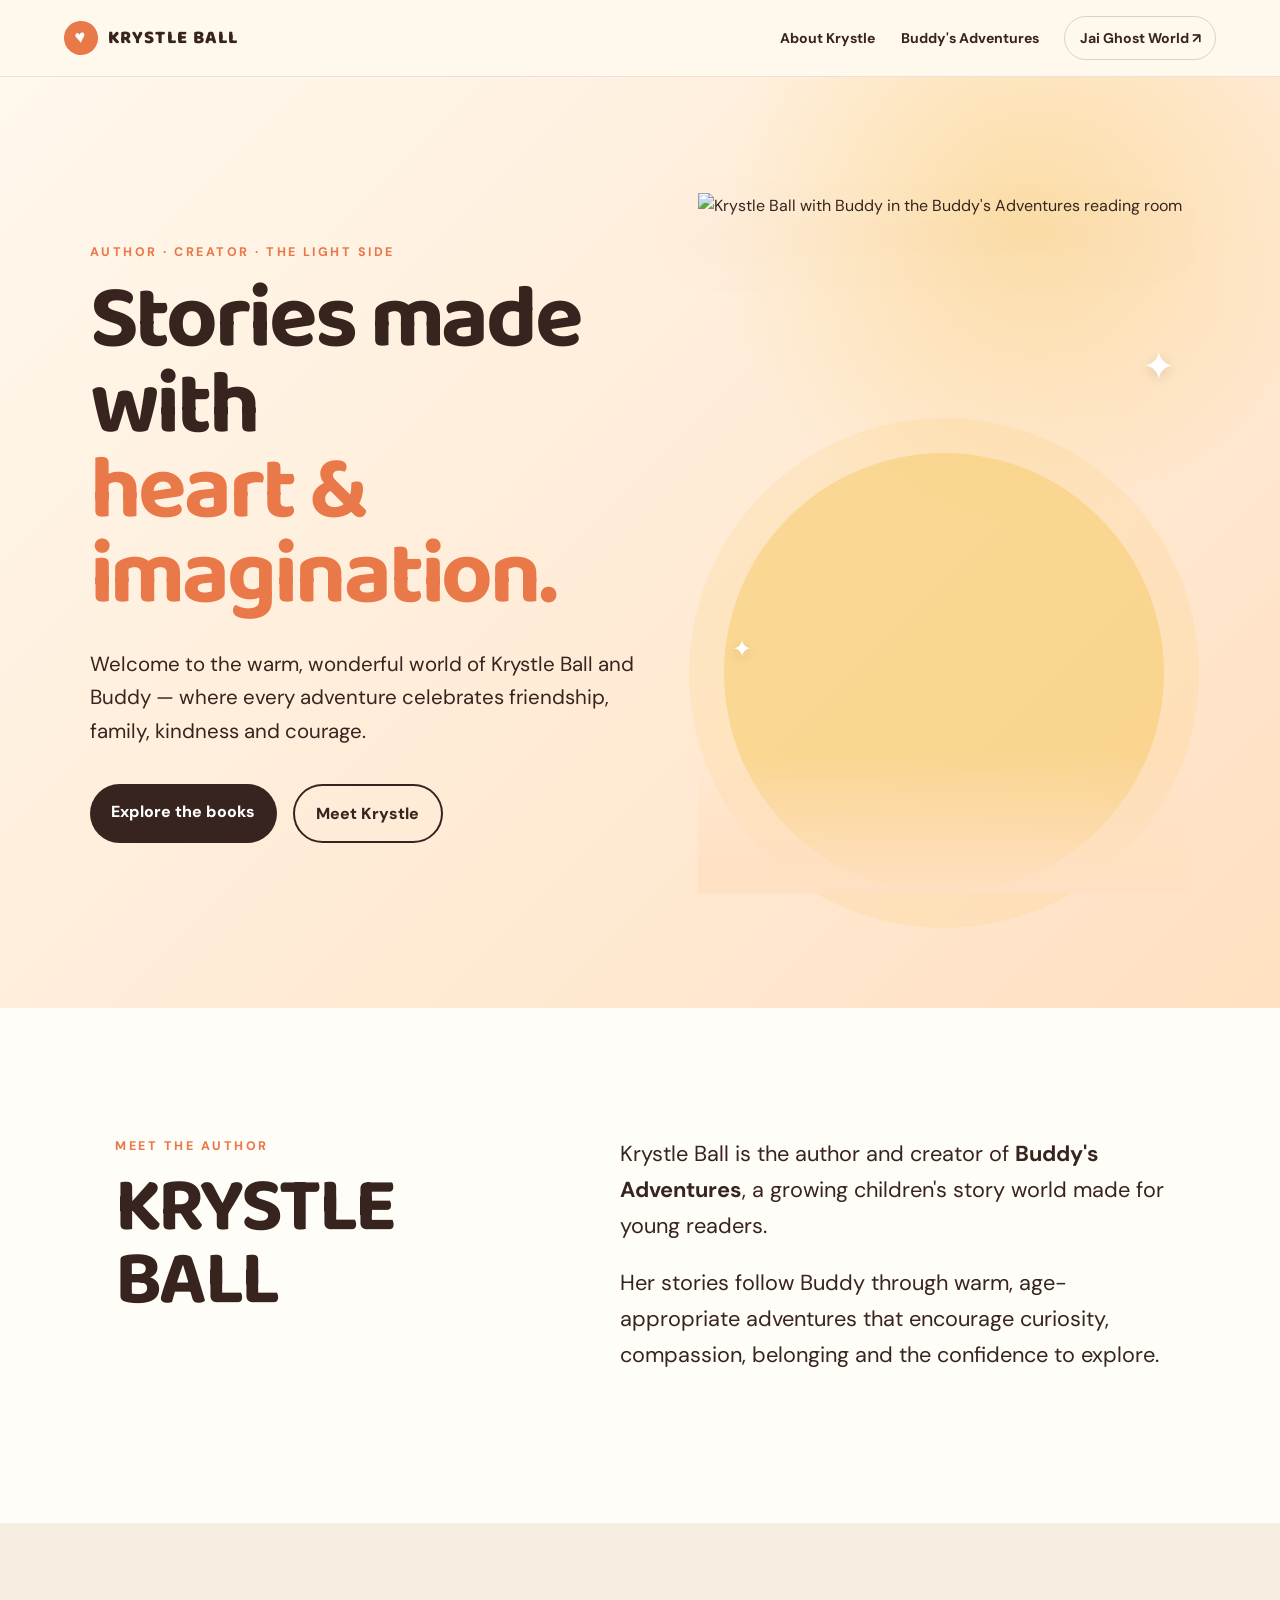
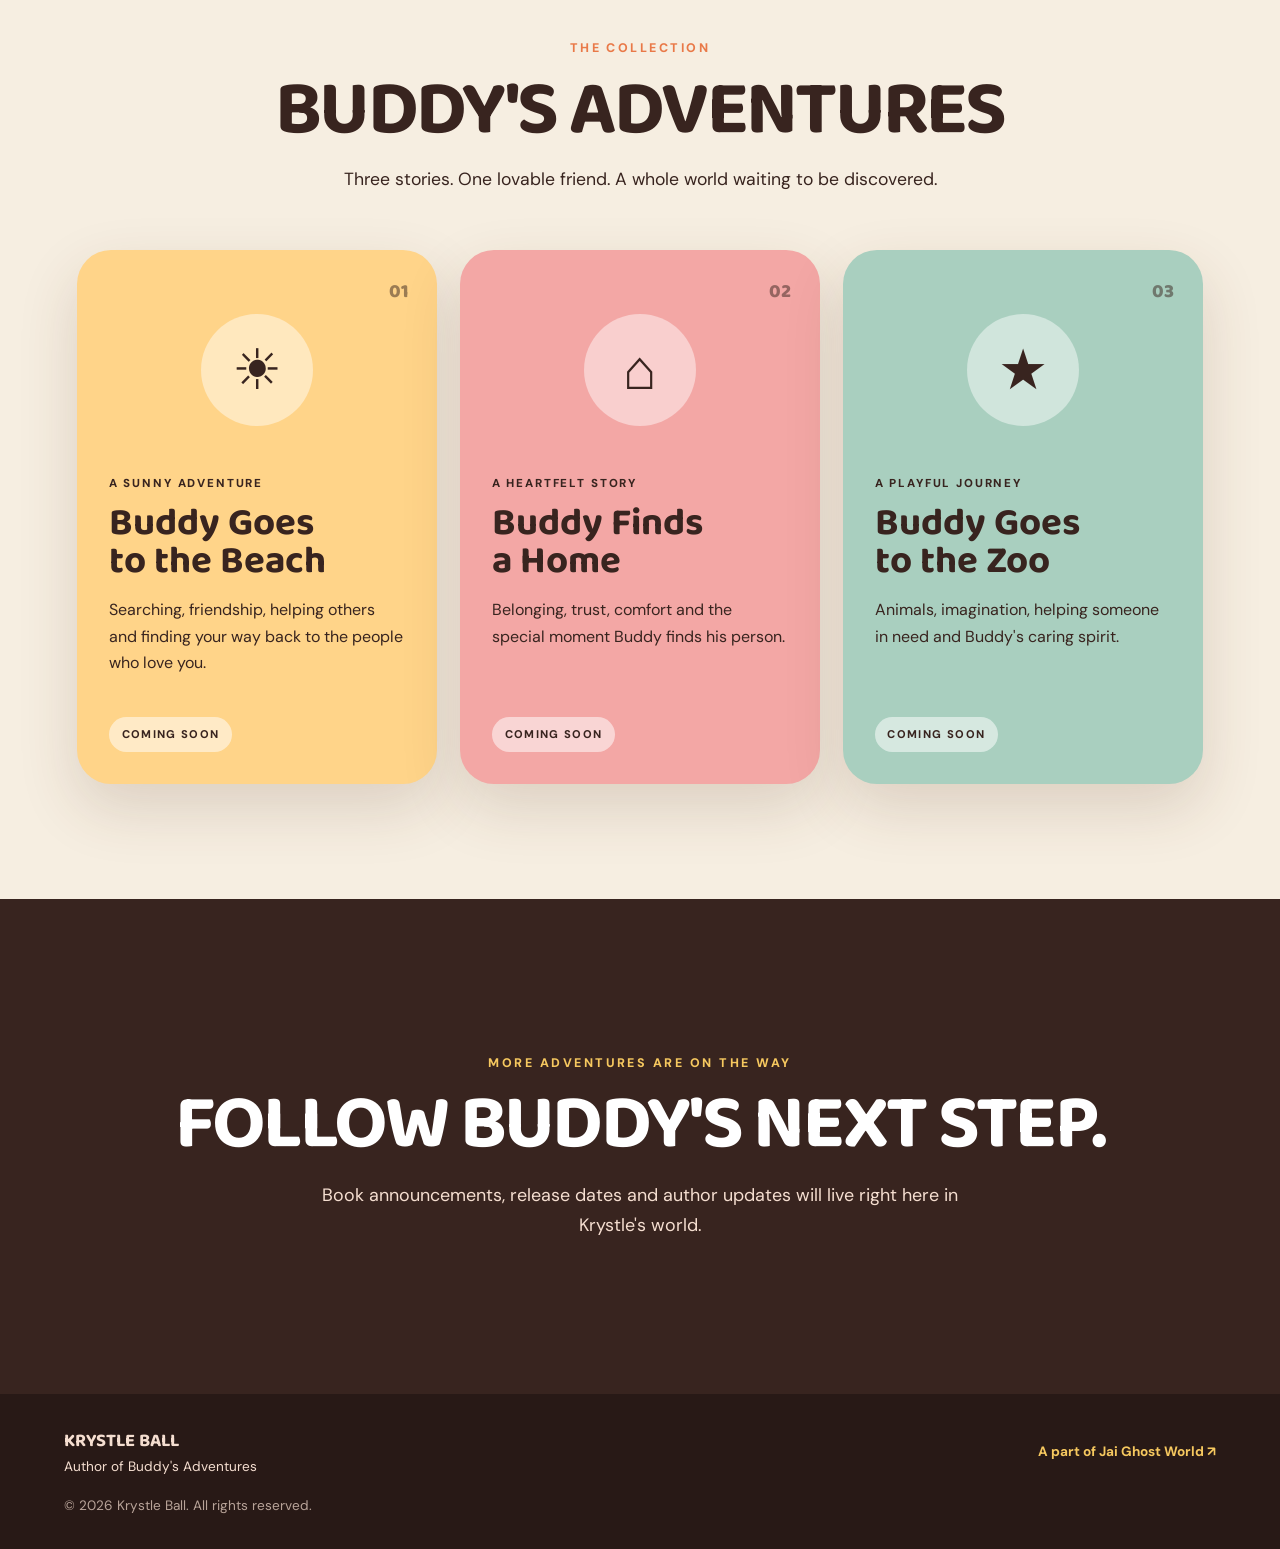
==== index.html @ e6fe9fd0 "Launch standalone Krystle Ball and Buddy's Adventures site" ====
<!doctype html>
<html lang="en">
<head>
  <meta charset="utf-8">
  <meta name="viewport" content="width=device-width,initial-scale=1">
  <meta name="theme-color" content="#f6a86f">
  <meta name="description" content="Meet author Krystle Ball and explore Buddy's Adventures, a warm children's story world about friendship, family, courage and imagination.">
  <meta property="og:title" content="Krystle Ball | Buddy's Adventures">
  <meta property="og:description" content="A bright children's story world created by author Krystle Ball.">
  <meta property="og:image" content="https://jaighostworld.com/assets/krystle-ball-buddy-hero.webp">
  <meta property="og:url" content="https://krystleball.jaighostworld.com/">
  <meta property="og:type" content="website">
  <link rel="canonical" href="https://krystleball.jaighostworld.com/">
  <title>Krystle Ball | Buddy's Adventures</title>
  <link rel="preconnect" href="https://fonts.googleapis.com">
  <link rel="preconnect" href="https://fonts.gstatic.com" crossorigin>
  <link href="https://fonts.googleapis.com/css2?family=Baloo+2:wght@500;600;700;800&family=DM+Sans:wght@400;500;700&display=swap" rel="stylesheet">
  <link rel="stylesheet" href="styles.css">
</head>
<body>
  <header class="site-header">
    <a class="brand" href="#top" aria-label="Krystle Ball and Buddy's Adventures home">
      <span class="paw" aria-hidden="true">♥</span>
      <span>KRYSTLE BALL</span>
    </a>
    <nav aria-label="Primary navigation">
      <a href="#about">About Krystle</a>
      <a href="#books">Buddy's Adventures</a>
      <a class="world-link" href="https://jaighostworld.com/">Jai Ghost World ↗</a>
    </nav>
  </header>

  <main id="top">
    <section class="hero">
      <div class="hero-copy">
        <p class="eyebrow">AUTHOR · CREATOR · THE LIGHT SIDE</p>
        <h1>Stories made with<br><em>heart &amp; imagination.</em></h1>
        <p class="intro">Welcome to the warm, wonderful world of Krystle Ball and Buddy — where every adventure celebrates friendship, family, kindness and courage.</p>
        <div class="actions">
          <a class="button primary" href="#books">Explore the books</a>
          <a class="button secondary" href="#about">Meet Krystle</a>
        </div>
      </div>
      <div class="hero-art">
        <div class="sun" aria-hidden="true"></div>
        <img src="https://jaighostworld.com/assets/krystle-ball-buddy-hero.webp" alt="Krystle Ball with Buddy in the Buddy's Adventures reading room" width="900" height="1100">
        <span class="spark spark-one" aria-hidden="true">✦</span>
        <span class="spark spark-two" aria-hidden="true">✦</span>
      </div>
    </section>

    <section class="about" id="about">
      <div>
        <p class="eyebrow">MEET THE AUTHOR</p>
        <h2>KRYSTLE BALL</h2>
      </div>
      <div class="about-copy">
        <p>Krystle Ball is the author and creator of <strong>Buddy's Adventures</strong>, a growing children's story world made for young readers.</p>
        <p>Her stories follow Buddy through warm, age-appropriate adventures that encourage curiosity, compassion, belonging and the confidence to explore.</p>
      </div>
    </section>

    <section class="books" id="books">
      <div class="section-heading">
        <p class="eyebrow">THE COLLECTION</p>
        <h2>BUDDY'S ADVENTURES</h2>
        <p>Three stories. One lovable friend. A whole world waiting to be discovered.</p>
      </div>
      <div class="book-grid">
        <article class="book-card beach">
          <span class="number">01</span>
          <div class="book-icon" aria-hidden="true">☀</div>
          <p class="label">A SUNNY ADVENTURE</p>
          <h3>Buddy Goes<br>to the Beach</h3>
          <p>Searching, friendship, helping others and finding your way back to the people who love you.</p>
          <span class="status">COMING SOON</span>
        </article>
        <article class="book-card home">
          <span class="number">02</span>
          <div class="book-icon" aria-hidden="true">⌂</div>
          <p class="label">A HEARTFELT STORY</p>
          <h3>Buddy Finds<br>a Home</h3>
          <p>Belonging, trust, comfort and the special moment Buddy finds his person.</p>
          <span class="status">COMING SOON</span>
        </article>
        <article class="book-card zoo">
          <span class="number">03</span>
          <div class="book-icon" aria-hidden="true">★</div>
          <p class="label">A PLAYFUL JOURNEY</p>
          <h3>Buddy Goes<br>to the Zoo</h3>
          <p>Animals, imagination, helping someone in need and Buddy's caring spirit.</p>
          <span class="status">COMING SOON</span>
        </article>
      </div>
    </section>

    <section class="welcome">
      <p class="eyebrow">MORE ADVENTURES ARE ON THE WAY</p>
      <h2>FOLLOW BUDDY'S NEXT STEP.</h2>
      <p>Book announcements, release dates and author updates will live right here in Krystle's world.</p>
    </section>
  </main>

  <footer>
    <div>
      <strong>KRYSTLE BALL</strong>
      <span>Author of Buddy's Adventures</span>
    </div>
    <a href="https://jaighostworld.com/">A part of Jai Ghost World ↗</a>
    <p>© 2026 Krystle Ball. All rights reserved.</p>
  </footer>
</body>
</html>
---- styles.css ----
:root{--ink:#38241f;--cream:#fff8ed;--peach:#f6a86f;--orange:#e97948;--gold:#f6c85f;--rose:#ed8d8d;--sage:#8cb9a8;--paper:#fffdf7;--shadow:0 24px 60px rgba(88,52,34,.16)}
*{box-sizing:border-box}
html{scroll-behavior:smooth}
body{margin:0;background:var(--cream);color:var(--ink);font-family:"DM Sans",sans-serif;line-height:1.65}
a{color:inherit;text-decoration:none}
.site-header{position:sticky;top:0;z-index:20;display:flex;align-items:center;justify-content:space-between;gap:2rem;padding:1rem clamp(1.2rem,5vw,5rem);background:rgba(255,248,237,.92);border-bottom:1px solid rgba(56,36,31,.1);backdrop-filter:blur(14px)}
.brand{display:flex;align-items:center;gap:.65rem;font-family:"Baloo 2",sans-serif;font-size:1.15rem;font-weight:800;letter-spacing:.06em}.paw{display:grid;place-items:center;width:2.1rem;height:2.1rem;border-radius:50%;background:var(--orange);color:white;transform:rotate(-8deg)}
nav{display:flex;align-items:center;gap:1.6rem;font-size:.88rem;font-weight:700}nav a:hover{color:var(--orange)}.world-link{padding:.6rem .9rem;border:1px solid rgba(56,36,31,.18);border-radius:999px}
.hero{min-height:760px;display:grid;grid-template-columns:minmax(0,1.05fr) minmax(350px,.95fr);align-items:center;gap:clamp(2rem,5vw,6rem);padding:clamp(4rem,9vw,8rem) clamp(1.2rem,7vw,7rem);overflow:hidden;background:radial-gradient(circle at 80% 15%,rgba(246,200,95,.4),transparent 24%),linear-gradient(135deg,#fff8ed 0%,#ffe0c2 100%)}
.hero-copy{position:relative;z-index:2;max-width:760px}.eyebrow{margin:0 0 1rem;color:var(--orange);font-size:.78rem;font-weight:800;letter-spacing:.2em}.hero h1,.section-heading h2,.about h2,.welcome h2{margin:0;font-family:"Baloo 2",sans-serif;line-height:.95;letter-spacing:-.035em}.hero h1{font-size:clamp(3.6rem,7vw,7.4rem)}.hero h1 em{color:var(--orange);font-style:normal}.intro{max-width:650px;margin:1.8rem 0 0;font-size:clamp(1.05rem,1.6vw,1.3rem)}.actions{display:flex;flex-wrap:wrap;gap:1rem;margin-top:2.2rem}.button{display:inline-flex;justify-content:center;padding:.9rem 1.35rem;border-radius:999px;font-weight:800}.primary{background:var(--ink);color:white}.secondary{border:2px solid var(--ink)}
.hero-art{position:relative;align-self:stretch;display:flex;align-items:flex-end;justify-content:center;min-height:560px}.hero-art:after{content:"";position:absolute;inset:auto 0 0 0;height:20%;background:linear-gradient(transparent,#ffe0c2)}.hero-art img{position:relative;z-index:2;width:min(100%,590px);max-height:700px;object-fit:contain;object-position:bottom;filter:drop-shadow(0 30px 32px rgba(81,46,28,.18))}.sun{position:absolute;width:440px;height:440px;border-radius:50%;background:rgba(246,200,95,.55);box-shadow:0 0 0 35px rgba(246,200,95,.16)}.spark{position:absolute;z-index:4;color:white;font-size:2.5rem;text-shadow:0 3px 12px rgba(56,36,31,.15)}.spark-one{top:20%;right:3%}.spark-two{left:7%;bottom:32%;font-size:1.5rem}
.about{display:grid;grid-template-columns:.85fr 1.15fr;gap:clamp(2rem,8vw,9rem);padding:clamp(5rem,10vw,9rem) clamp(1.2rem,9vw,9rem);background:var(--paper)}.about h2{font-size:clamp(3rem,6vw,6rem)}.about-copy{max-width:730px;font-size:clamp(1.1rem,1.7vw,1.38rem)}.about-copy p:first-child{margin-top:0}
.books{padding:clamp(5rem,9vw,8rem) clamp(1.2rem,6vw,6rem);background:#f6eee1}.section-heading{text-align:center;max-width:760px;margin:0 auto 3.5rem}.section-heading h2{font-size:clamp(3rem,6vw,6rem)}.section-heading>p:last-child{font-size:1.1rem}.book-grid{display:grid;grid-template-columns:repeat(3,1fr);gap:1.4rem;max-width:1300px;margin:auto}.book-card{position:relative;min-height:520px;padding:2rem;border-radius:34px;overflow:hidden;box-shadow:var(--shadow);transition:transform .25s ease}.book-card:hover{transform:translateY(-8px)}.beach{background:#ffd489}.home{background:#f3a7a5}.zoo{background:#a9cfbf}.number{position:absolute;top:1.6rem;right:1.8rem;font-family:"Baloo 2";font-size:1.2rem;font-weight:800;opacity:.5}.book-icon{display:grid;place-items:center;width:7rem;height:7rem;margin:2rem auto 3rem;border-radius:50%;background:rgba(255,255,255,.45);font-size:3.5rem}.label{font-size:.72rem;font-weight:800;letter-spacing:.16em}.book-card h3{margin:.5rem 0 1rem;font-family:"Baloo 2";font-size:clamp(2.1rem,3vw,3.2rem);line-height:1}.book-card p:not(.label){min-height:5.5rem}.status{display:inline-block;margin-top:1rem;padding:.5rem .8rem;border-radius:999px;background:rgba(255,255,255,.52);font-size:.7rem;font-weight:800;letter-spacing:.12em}
.welcome{text-align:center;padding:clamp(6rem,12vw,11rem) 1.2rem;background:var(--ink);color:white}.welcome .eyebrow{color:var(--gold)}.welcome h2{font-size:clamp(3rem,6vw,6rem)}.welcome>p:last-child{max-width:680px;margin:1.2rem auto 0;color:#f5ded0;font-size:1.12rem}
footer{display:grid;grid-template-columns:1fr auto;gap:1rem 2rem;padding:2rem clamp(1.2rem,5vw,5rem);background:#281916;color:#f5ded0;font-size:.85rem}footer div{display:flex;flex-direction:column}footer strong{font-family:"Baloo 2";font-size:1.15rem}footer a{align-self:center;color:var(--gold);font-weight:700}footer p{grid-column:1/-1;margin:0;opacity:.7}
@media(max-width:900px){.site-header nav a:not(.world-link){display:none}.hero{grid-template-columns:1fr;padding-top:4rem}.hero-art{min-height:420px}.hero-art img{max-height:520px}.sun{width:320px;height:320px}.about{grid-template-columns:1fr}.book-grid{grid-template-columns:1fr;max-width:620px}.book-card{min-height:460px}}
@media(max-width:560px){.site-header{gap:.8rem}.brand{font-size:.95rem}.world-link{font-size:.7rem}.hero h1{font-size:3.25rem}.hero-art{min-height:350px}.hero-art img{max-height:420px}.sun{width:250px;height:250px}.actions{flex-direction:column}.book-card{border-radius:26px}.welcome h2{font-size:2.8rem}footer{grid-template-columns:1fr}footer a{align-self:start}footer p{grid-column:auto}}
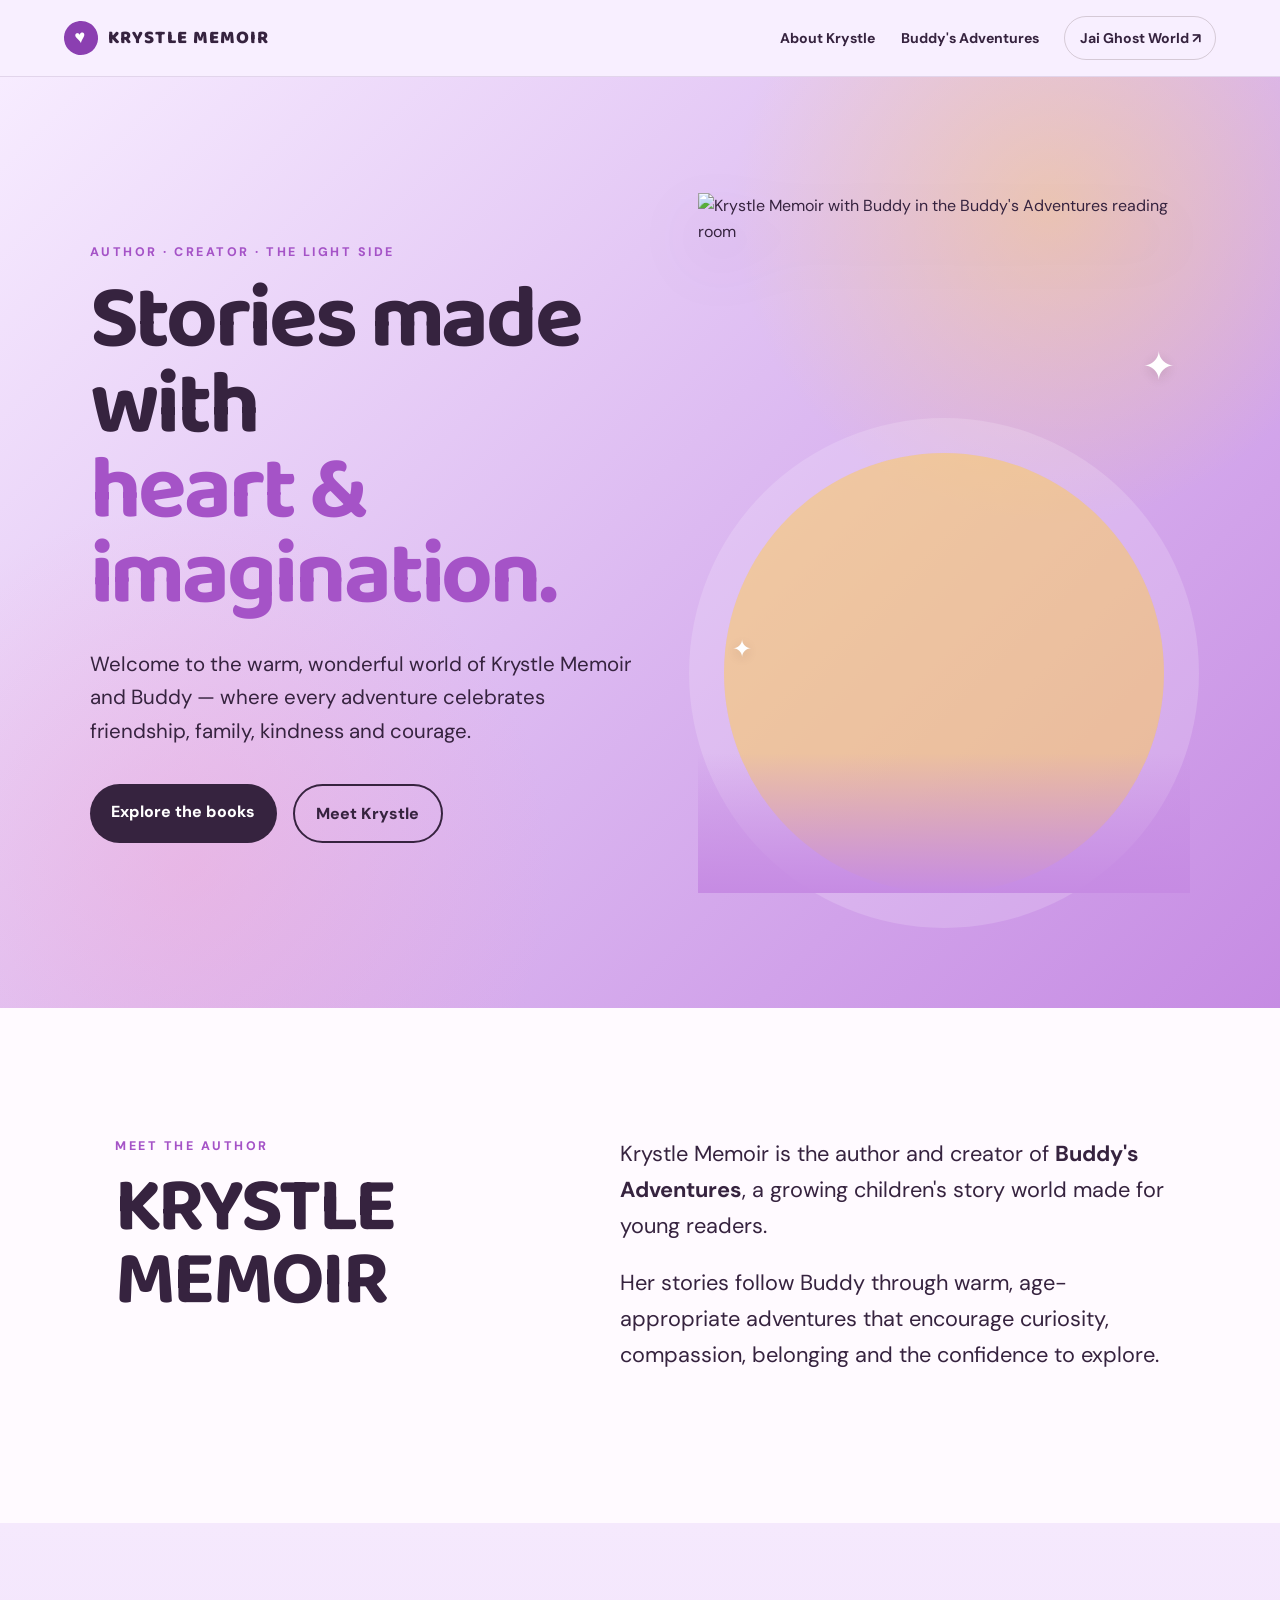
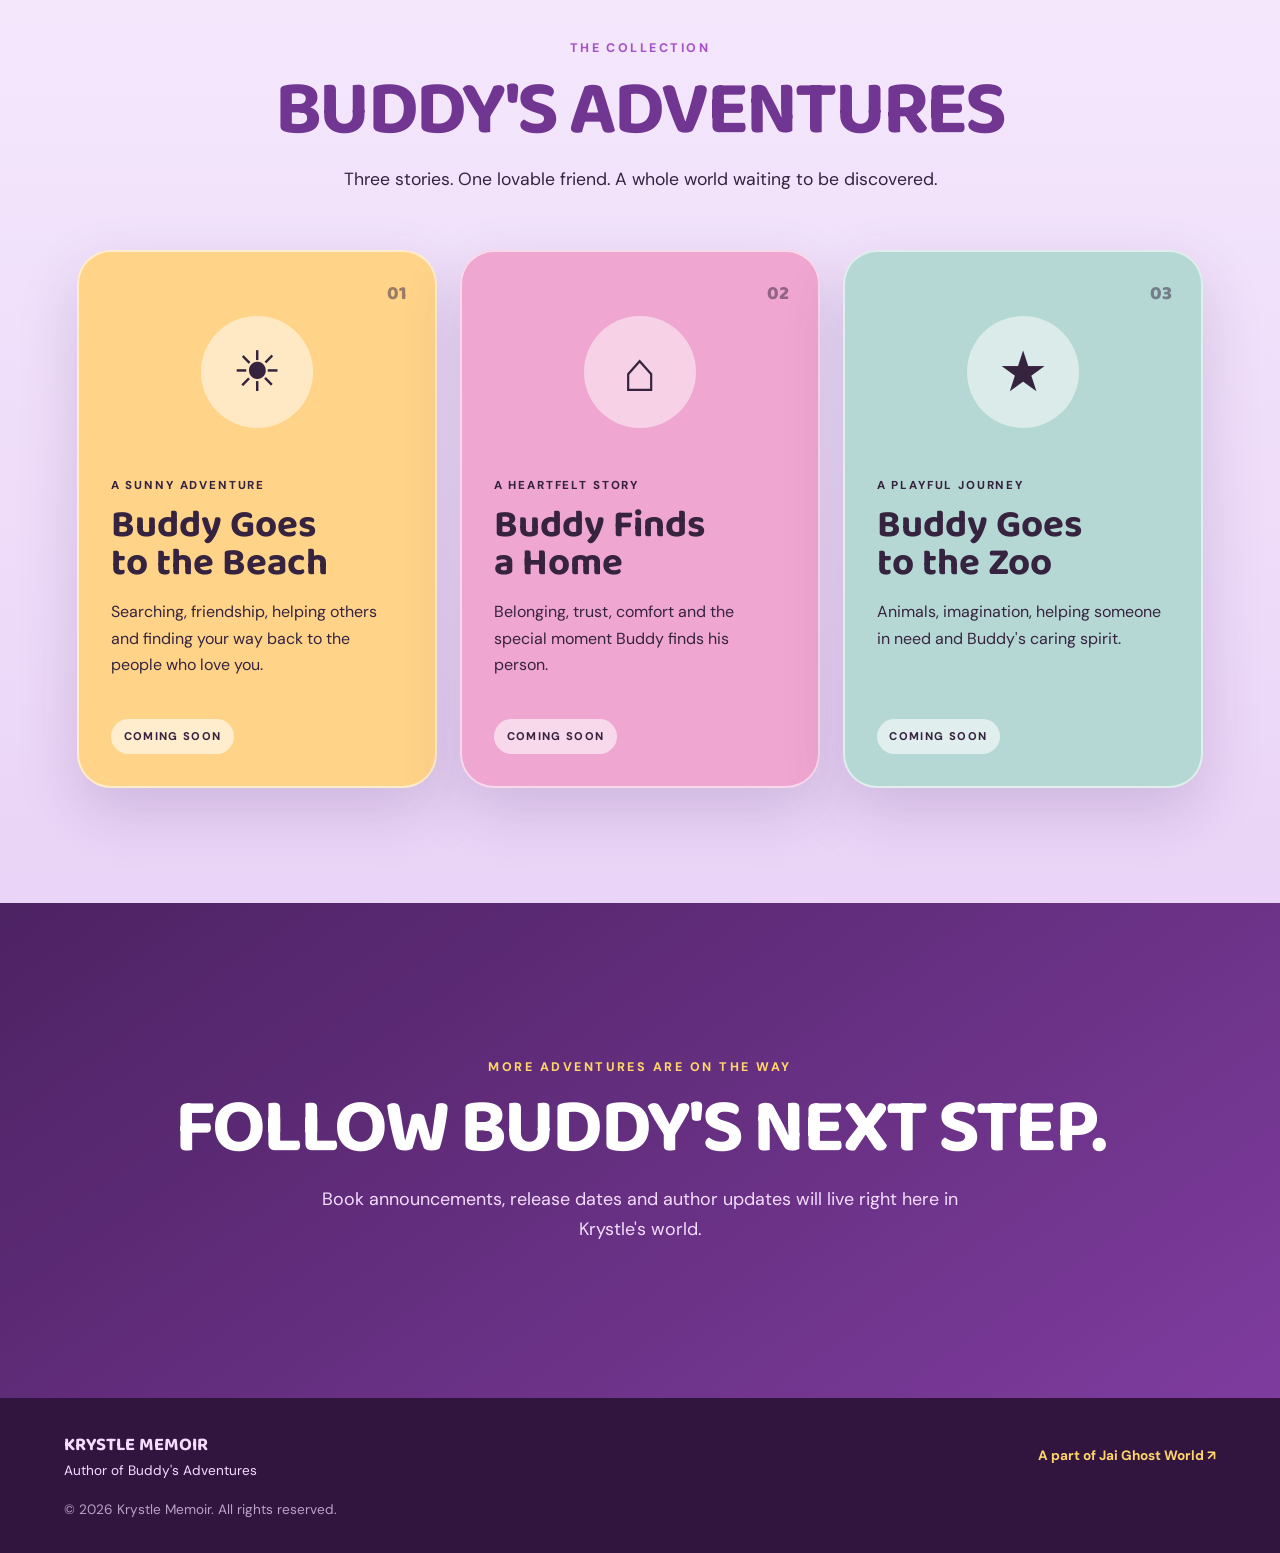
==== commit 3ad744c5: "Rebrand author site to Krystle Memoir" ====
--- a/index.html
+++ b/index.html
@@ -4,14 +4,14 @@
   <meta charset="utf-8">
   <meta name="viewport" content="width=device-width,initial-scale=1">
   <meta name="theme-color" content="#f6a86f">
-  <meta name="description" content="Meet author Krystle Ball and explore Buddy's Adventures, a warm children's story world about friendship, family, courage and imagination.">
-  <meta property="og:title" content="Krystle Ball | Buddy's Adventures">
-  <meta property="og:description" content="A bright children's story world created by author Krystle Ball.">
+  <meta name="description" content="Meet author Krystle Memoir and explore Buddy's Adventures, a warm children's story world about friendship, family, courage and imagination.">
+  <meta property="og:title" content="Krystle Memoir | Buddy's Adventures">
+  <meta property="og:description" content="A bright children's story world created by author Krystle Memoir.">
   <meta property="og:image" content="https://jaighostworld.com/assets/krystle-ball-buddy-hero.webp">
-  <meta property="og:url" content="https://krystleball.jaighostworld.com/">
+  <meta property="og:url" content="https://krystlememoir.jaighostworld.com/">
   <meta property="og:type" content="website">
-  <link rel="canonical" href="https://krystleball.jaighostworld.com/">
-  <title>Krystle Ball | Buddy's Adventures</title>
+  <link rel="canonical" href="https://krystlememoir.jaighostworld.com/">
+  <title>Krystle Memoir | Buddy's Adventures</title>
   <link rel="preconnect" href="https://fonts.googleapis.com">
   <link rel="preconnect" href="https://fonts.gstatic.com" crossorigin>
   <link href="https://fonts.googleapis.com/css2?family=Baloo+2:wght@500;600;700;800&family=DM+Sans:wght@400;500;700&display=swap" rel="stylesheet">
@@ -19,9 +19,9 @@
 </head>
 <body>
   <header class="site-header">
-    <a class="brand" href="#top" aria-label="Krystle Ball and Buddy's Adventures home">
+    <a class="brand" href="#top" aria-label="Krystle Memoir and Buddy's Adventures home">
       <span class="paw" aria-hidden="true">♥</span>
-      <span>KRYSTLE BALL</span>
+      <span>KRYSTLE MEMOIR</span>
     </a>
     <nav aria-label="Primary navigation">
       <a href="#about">About Krystle</a>
@@ -35,7 +35,7 @@
       <div class="hero-copy">
         <p class="eyebrow">AUTHOR · CREATOR · THE LIGHT SIDE</p>
         <h1>Stories made with<br><em>heart &amp; imagination.</em></h1>
-        <p class="intro">Welcome to the warm, wonderful world of Krystle Ball and Buddy — where every adventure celebrates friendship, family, kindness and courage.</p>
+        <p class="intro">Welcome to the warm, wonderful world of Krystle Memoir and Buddy — where every adventure celebrates friendship, family, kindness and courage.</p>
         <div class="actions">
           <a class="button primary" href="#books">Explore the books</a>
           <a class="button secondary" href="#about">Meet Krystle</a>
@@ -43,7 +43,7 @@
       </div>
       <div class="hero-art">
         <div class="sun" aria-hidden="true"></div>
-        <img src="https://jaighostworld.com/assets/krystle-ball-buddy-hero.webp" alt="Krystle Ball with Buddy in the Buddy's Adventures reading room" width="900" height="1100">
+        <img src="https://jaighostworld.com/assets/krystle-ball-buddy-hero.webp" alt="Krystle Memoir with Buddy in the Buddy's Adventures reading room" width="900" height="1100">
         <span class="spark spark-one" aria-hidden="true">✦</span>
         <span class="spark spark-two" aria-hidden="true">✦</span>
       </div>
@@ -52,10 +52,10 @@
     <section class="about" id="about">
       <div>
         <p class="eyebrow">MEET THE AUTHOR</p>
-        <h2>KRYSTLE BALL</h2>
+        <h2>KRYSTLE MEMOIR</h2>
       </div>
       <div class="about-copy">
-        <p>Krystle Ball is the author and creator of <strong>Buddy's Adventures</strong>, a growing children's story world made for young readers.</p>
+        <p>Krystle Memoir is the author and creator of <strong>Buddy's Adventures</strong>, a growing children's story world made for young readers.</p>
         <p>Her stories follow Buddy through warm, age-appropriate adventures that encourage curiosity, compassion, belonging and the confidence to explore.</p>
       </div>
     </section>
@@ -103,11 +103,11 @@
 
   <footer>
     <div>
-      <strong>KRYSTLE BALL</strong>
+      <strong>KRYSTLE MEMOIR</strong>
       <span>Author of Buddy's Adventures</span>
     </div>
     <a href="https://jaighostworld.com/">A part of Jai Ghost World ↗</a>
-    <p>© 2026 Krystle Ball. All rights reserved.</p>
+    <p>© 2026 Krystle Memoir. All rights reserved.</p>
   </footer>
 </body>
 </html>
--- a/styles.css
+++ b/styles.css
@@ -1,17 +1,17 @@
-:root{--ink:#38241f;--cream:#fff8ed;--peach:#f6a86f;--orange:#e97948;--gold:#f6c85f;--rose:#ed8d8d;--sage:#8cb9a8;--paper:#fffdf7;--shadow:0 24px 60px rgba(88,52,34,.16)}
+:root{--ink:#36233f;--cream:#f8efff;--peach:#f4a6cf;--orange:#a553c7;--gold:#ffd56a;--rose:#ef9ac4;--sage:#a8d7cf;--paper:#fffaff;--purple:#713592;--shadow:0 24px 60px rgba(78,38,104,.18)}
 *{box-sizing:border-box}
 html{scroll-behavior:smooth}
 body{margin:0;background:var(--cream);color:var(--ink);font-family:"DM Sans",sans-serif;line-height:1.65}
 a{color:inherit;text-decoration:none}
-.site-header{position:sticky;top:0;z-index:20;display:flex;align-items:center;justify-content:space-between;gap:2rem;padding:1rem clamp(1.2rem,5vw,5rem);background:rgba(255,248,237,.92);border-bottom:1px solid rgba(56,36,31,.1);backdrop-filter:blur(14px)}
-.brand{display:flex;align-items:center;gap:.65rem;font-family:"Baloo 2",sans-serif;font-size:1.15rem;font-weight:800;letter-spacing:.06em}.paw{display:grid;place-items:center;width:2.1rem;height:2.1rem;border-radius:50%;background:var(--orange);color:white;transform:rotate(-8deg)}
+.site-header{position:sticky;top:0;z-index:20;display:flex;align-items:center;justify-content:space-between;gap:2rem;padding:1rem clamp(1.2rem,5vw,5rem);background:rgba(248,239,255,.92);border-bottom:1px solid rgba(74,35,91,.12);backdrop-filter:blur(14px)}
+.brand{display:flex;align-items:center;gap:.65rem;font-family:"Baloo 2",sans-serif;font-size:1.15rem;font-weight:800;letter-spacing:.06em}.paw{display:grid;place-items:center;width:2.1rem;height:2.1rem;border-radius:50%;background:#8b3fb1;color:white;transform:rotate(-8deg)}
 nav{display:flex;align-items:center;gap:1.6rem;font-size:.88rem;font-weight:700}nav a:hover{color:var(--orange)}.world-link{padding:.6rem .9rem;border:1px solid rgba(56,36,31,.18);border-radius:999px}
-.hero{min-height:760px;display:grid;grid-template-columns:minmax(0,1.05fr) minmax(350px,.95fr);align-items:center;gap:clamp(2rem,5vw,6rem);padding:clamp(4rem,9vw,8rem) clamp(1.2rem,7vw,7rem);overflow:hidden;background:radial-gradient(circle at 80% 15%,rgba(246,200,95,.4),transparent 24%),linear-gradient(135deg,#fff8ed 0%,#ffe0c2 100%)}
+.hero{min-height:760px;display:grid;grid-template-columns:minmax(0,1.05fr) minmax(350px,.95fr);align-items:center;gap:clamp(2rem,5vw,6rem);padding:clamp(4rem,9vw,8rem) clamp(1.2rem,7vw,7rem);overflow:hidden;background:radial-gradient(circle at 82% 14%,rgba(255,213,106,.45),transparent 24%),radial-gradient(circle at 15% 85%,rgba(244,166,207,.38),transparent 27%),linear-gradient(135deg,#f7ecff 0%,#dcb9f1 52%,#c68be3 100%)}
 .hero-copy{position:relative;z-index:2;max-width:760px}.eyebrow{margin:0 0 1rem;color:var(--orange);font-size:.78rem;font-weight:800;letter-spacing:.2em}.hero h1,.section-heading h2,.about h2,.welcome h2{margin:0;font-family:"Baloo 2",sans-serif;line-height:.95;letter-spacing:-.035em}.hero h1{font-size:clamp(3.6rem,7vw,7.4rem)}.hero h1 em{color:var(--orange);font-style:normal}.intro{max-width:650px;margin:1.8rem 0 0;font-size:clamp(1.05rem,1.6vw,1.3rem)}.actions{display:flex;flex-wrap:wrap;gap:1rem;margin-top:2.2rem}.button{display:inline-flex;justify-content:center;padding:.9rem 1.35rem;border-radius:999px;font-weight:800}.primary{background:var(--ink);color:white}.secondary{border:2px solid var(--ink)}
-.hero-art{position:relative;align-self:stretch;display:flex;align-items:flex-end;justify-content:center;min-height:560px}.hero-art:after{content:"";position:absolute;inset:auto 0 0 0;height:20%;background:linear-gradient(transparent,#ffe0c2)}.hero-art img{position:relative;z-index:2;width:min(100%,590px);max-height:700px;object-fit:contain;object-position:bottom;filter:drop-shadow(0 30px 32px rgba(81,46,28,.18))}.sun{position:absolute;width:440px;height:440px;border-radius:50%;background:rgba(246,200,95,.55);box-shadow:0 0 0 35px rgba(246,200,95,.16)}.spark{position:absolute;z-index:4;color:white;font-size:2.5rem;text-shadow:0 3px 12px rgba(56,36,31,.15)}.spark-one{top:20%;right:3%}.spark-two{left:7%;bottom:32%;font-size:1.5rem}
+.hero-art{position:relative;align-self:stretch;display:flex;align-items:flex-end;justify-content:center;min-height:560px}.hero-art:after{content:"";position:absolute;inset:auto 0 0 0;height:20%;background:linear-gradient(transparent,#c68be3)}.hero-art img{position:relative;z-index:2;width:min(100%,590px);max-height:700px;object-fit:contain;object-position:bottom;filter:drop-shadow(0 30px 32px rgba(75,31,94,.24))}.sun{position:absolute;width:440px;height:440px;border-radius:50%;background:rgba(255,213,106,.58);box-shadow:0 0 0 35px rgba(255,255,255,.17)}.spark{position:absolute;z-index:4;color:white;font-size:2.5rem;text-shadow:0 3px 12px rgba(56,36,31,.15)}.spark-one{top:20%;right:3%}.spark-two{left:7%;bottom:32%;font-size:1.5rem}
 .about{display:grid;grid-template-columns:.85fr 1.15fr;gap:clamp(2rem,8vw,9rem);padding:clamp(5rem,10vw,9rem) clamp(1.2rem,9vw,9rem);background:var(--paper)}.about h2{font-size:clamp(3rem,6vw,6rem)}.about-copy{max-width:730px;font-size:clamp(1.1rem,1.7vw,1.38rem)}.about-copy p:first-child{margin-top:0}
-.books{padding:clamp(5rem,9vw,8rem) clamp(1.2rem,6vw,6rem);background:#f6eee1}.section-heading{text-align:center;max-width:760px;margin:0 auto 3.5rem}.section-heading h2{font-size:clamp(3rem,6vw,6rem)}.section-heading>p:last-child{font-size:1.1rem}.book-grid{display:grid;grid-template-columns:repeat(3,1fr);gap:1.4rem;max-width:1300px;margin:auto}.book-card{position:relative;min-height:520px;padding:2rem;border-radius:34px;overflow:hidden;box-shadow:var(--shadow);transition:transform .25s ease}.book-card:hover{transform:translateY(-8px)}.beach{background:#ffd489}.home{background:#f3a7a5}.zoo{background:#a9cfbf}.number{position:absolute;top:1.6rem;right:1.8rem;font-family:"Baloo 2";font-size:1.2rem;font-weight:800;opacity:.5}.book-icon{display:grid;place-items:center;width:7rem;height:7rem;margin:2rem auto 3rem;border-radius:50%;background:rgba(255,255,255,.45);font-size:3.5rem}.label{font-size:.72rem;font-weight:800;letter-spacing:.16em}.book-card h3{margin:.5rem 0 1rem;font-family:"Baloo 2";font-size:clamp(2.1rem,3vw,3.2rem);line-height:1}.book-card p:not(.label){min-height:5.5rem}.status{display:inline-block;margin-top:1rem;padding:.5rem .8rem;border-radius:999px;background:rgba(255,255,255,.52);font-size:.7rem;font-weight:800;letter-spacing:.12em}
-.welcome{text-align:center;padding:clamp(6rem,12vw,11rem) 1.2rem;background:var(--ink);color:white}.welcome .eyebrow{color:var(--gold)}.welcome h2{font-size:clamp(3rem,6vw,6rem)}.welcome>p:last-child{max-width:680px;margin:1.2rem auto 0;color:#f5ded0;font-size:1.12rem}
-footer{display:grid;grid-template-columns:1fr auto;gap:1rem 2rem;padding:2rem clamp(1.2rem,5vw,5rem);background:#281916;color:#f5ded0;font-size:.85rem}footer div{display:flex;flex-direction:column}footer strong{font-family:"Baloo 2";font-size:1.15rem}footer a{align-self:center;color:var(--gold);font-weight:700}footer p{grid-column:1/-1;margin:0;opacity:.7}
+.books{padding:clamp(5rem,9vw,8rem) clamp(1.2rem,6vw,6rem);background:linear-gradient(180deg,#f5e9fd,#ead4f7)}.section-heading{text-align:center;max-width:760px;margin:0 auto 3.5rem}.section-heading h2{font-size:clamp(3rem,6vw,6rem);color:var(--purple)}.section-heading>p:last-child{font-size:1.1rem}.book-grid{display:grid;grid-template-columns:repeat(3,1fr);gap:1.4rem;max-width:1300px;margin:auto}.book-card{position:relative;min-height:520px;padding:2rem;border:2px solid rgba(255,255,255,.58);border-radius:34px;overflow:hidden;box-shadow:var(--shadow);transition:transform .25s ease}.book-card:hover{transform:translateY(-8px)}.beach{background:#ffd489}.home{background:#efa6d0}.zoo{background:#b5d8d4}.number{position:absolute;top:1.6rem;right:1.8rem;font-family:"Baloo 2";font-size:1.2rem;font-weight:800;opacity:.5}.book-icon{display:grid;place-items:center;width:7rem;height:7rem;margin:2rem auto 3rem;border-radius:50%;background:rgba(255,255,255,.5);font-size:3.5rem}.label{font-size:.72rem;font-weight:800;letter-spacing:.16em}.book-card h3{margin:.5rem 0 1rem;font-family:"Baloo 2";font-size:clamp(2.1rem,3vw,3.2rem);line-height:1}.book-card p:not(.label){min-height:5.5rem}.status{display:inline-block;margin-top:1rem;padding:.5rem .8rem;border-radius:999px;background:rgba(255,255,255,.58);font-size:.7rem;font-weight:800;letter-spacing:.12em}
+.welcome{text-align:center;padding:clamp(6rem,12vw,11rem) 1.2rem;background:linear-gradient(145deg,#4d2263,#7e3c9e);color:white}.welcome .eyebrow{color:var(--gold)}.welcome h2{font-size:clamp(3rem,6vw,6rem)}.welcome>p:last-child{max-width:680px;margin:1.2rem auto 0;color:#f4ddff;font-size:1.12rem}
+footer{display:grid;grid-template-columns:1fr auto;gap:1rem 2rem;padding:2rem clamp(1.2rem,5vw,5rem);background:#32153f;color:#f4ddff;font-size:.85rem}footer div{display:flex;flex-direction:column}footer strong{font-family:"Baloo 2";font-size:1.15rem}footer a{align-self:center;color:var(--gold);font-weight:700}footer p{grid-column:1/-1;margin:0;opacity:.7}
 @media(max-width:900px){.site-header nav a:not(.world-link){display:none}.hero{grid-template-columns:1fr;padding-top:4rem}.hero-art{min-height:420px}.hero-art img{max-height:520px}.sun{width:320px;height:320px}.about{grid-template-columns:1fr}.book-grid{grid-template-columns:1fr;max-width:620px}.book-card{min-height:460px}}
 @media(max-width:560px){.site-header{gap:.8rem}.brand{font-size:.95rem}.world-link{font-size:.7rem}.hero h1{font-size:3.25rem}.hero-art{min-height:350px}.hero-art img{max-height:420px}.sun{width:250px;height:250px}.actions{flex-direction:column}.book-card{border-radius:26px}.welcome h2{font-size:2.8rem}footer{grid-template-columns:1fr}footer a{align-self:start}footer p{grid-column:auto}}
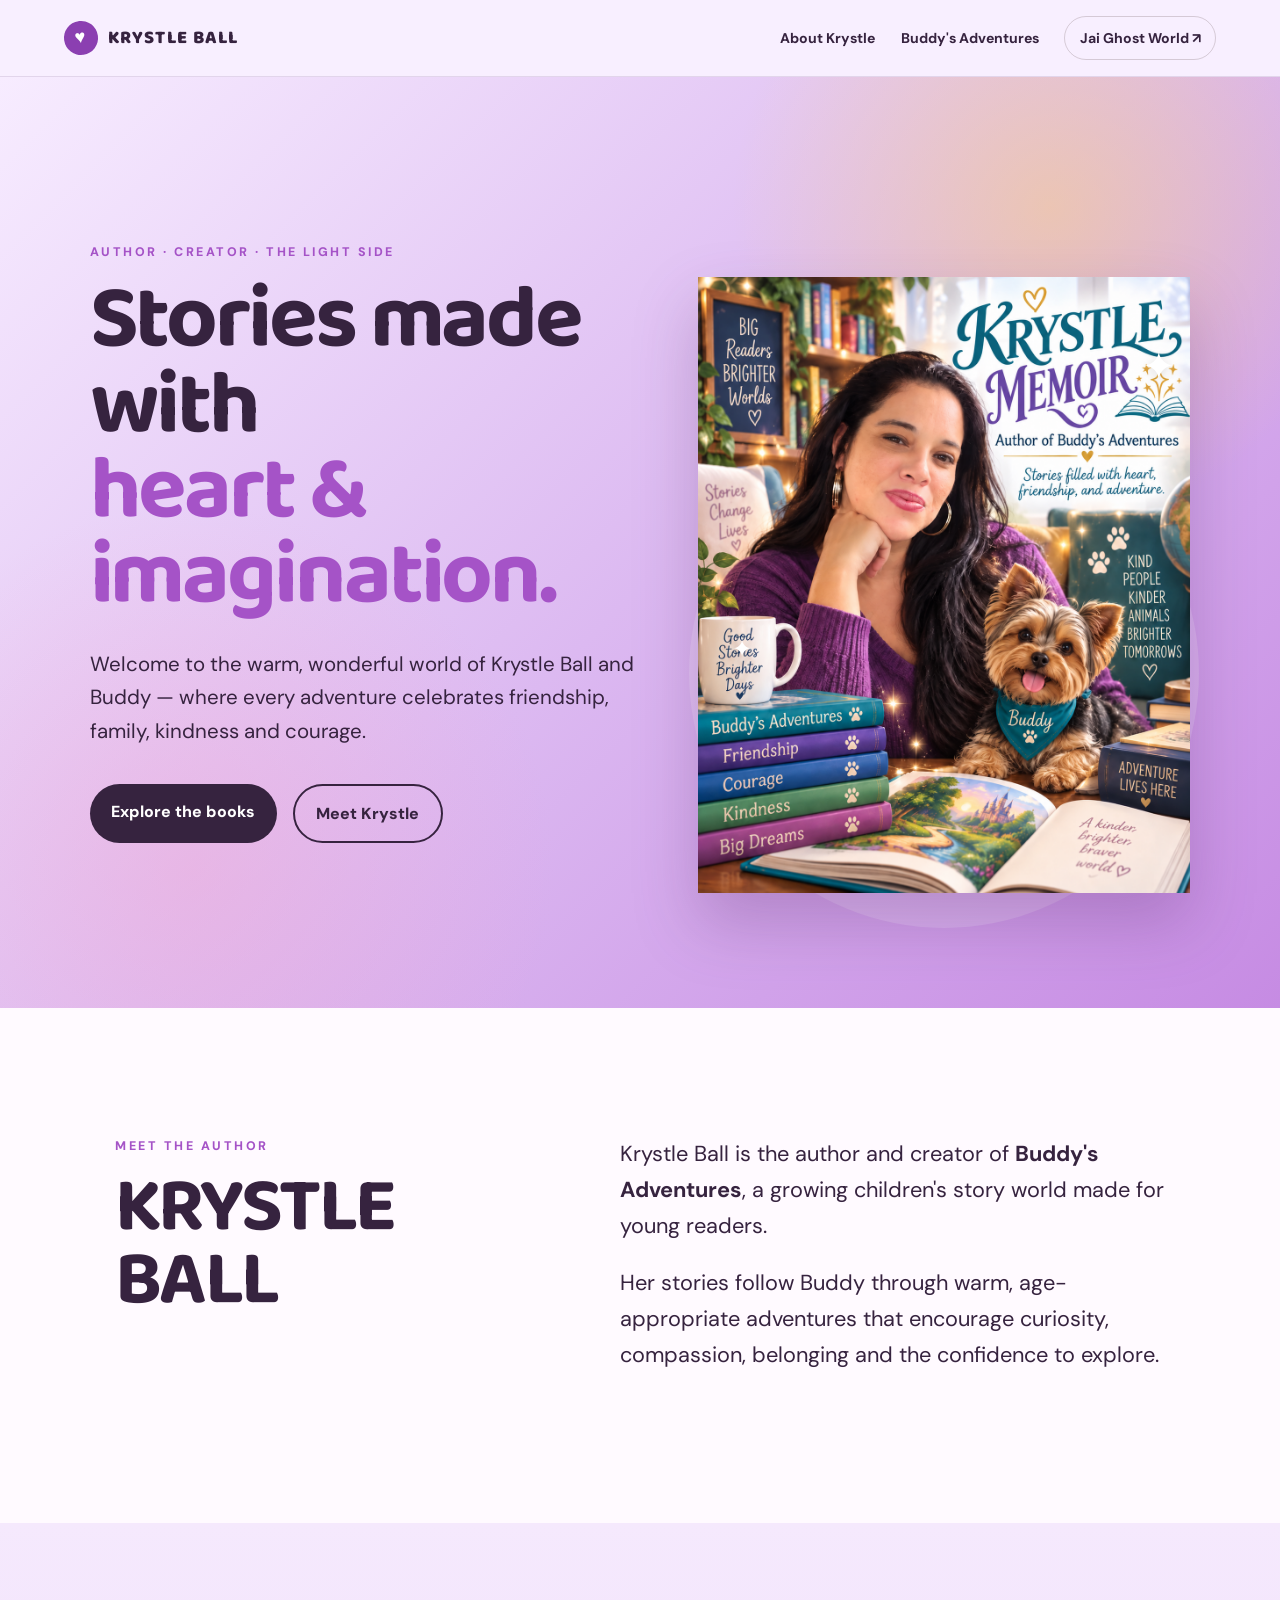
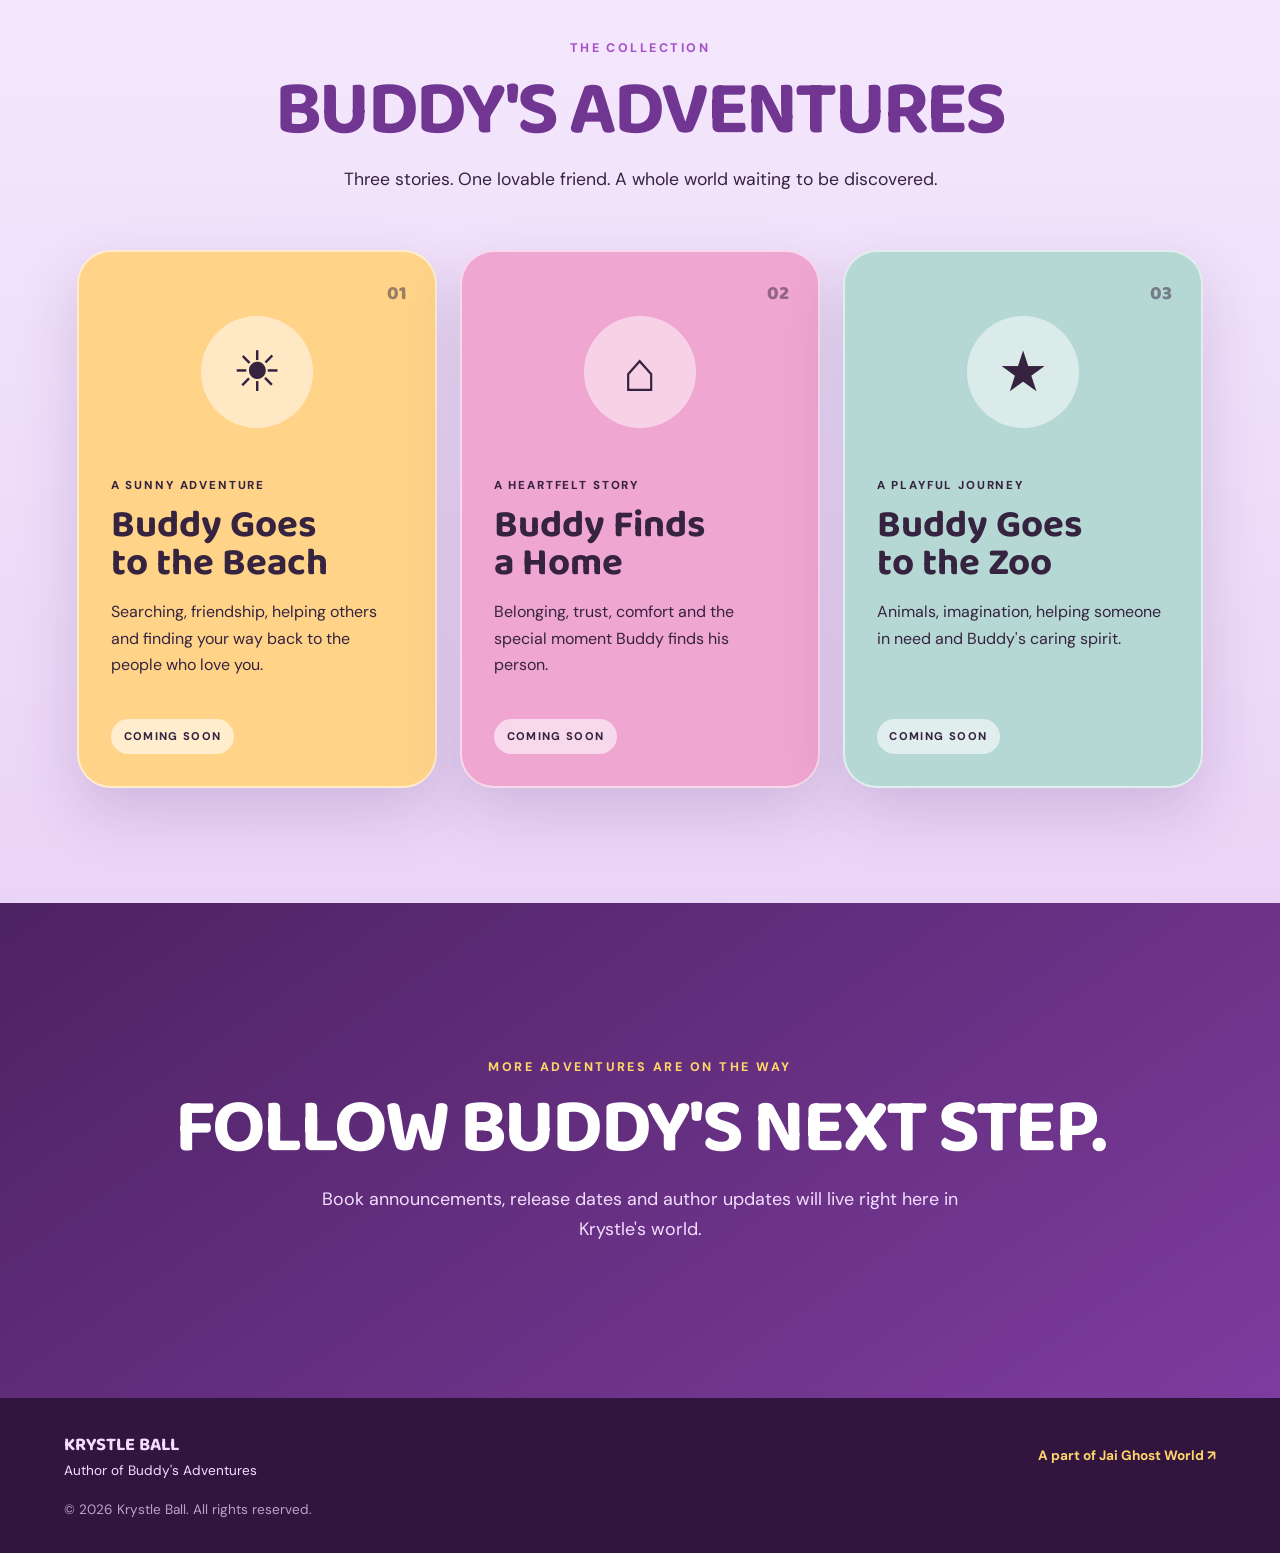
==== commit f9d01f15: "Use updated Krystle Memoir hero image" ====
--- a/index.html
+++ b/index.html
@@ -4,14 +4,14 @@
   <meta charset="utf-8">
   <meta name="viewport" content="width=device-width,initial-scale=1">
   <meta name="theme-color" content="#f6a86f">
-  <meta name="description" content="Meet author Krystle Memoir and explore Buddy's Adventures, a warm children's story world about friendship, family, courage and imagination.">
-  <meta property="og:title" content="Krystle Memoir | Buddy's Adventures">
-  <meta property="og:description" content="A bright children's story world created by author Krystle Memoir.">
-  <meta property="og:image" content="https://jaighostworld.com/assets/krystle-ball-buddy-hero.webp">
+  <meta name="description" content="Meet author Krystle Ball and explore Buddy's Adventures, a warm children's story world about friendship, family, courage and imagination.">
+  <meta property="og:title" content="Krystle Ball | Buddy's Adventures">
+  <meta property="og:description" content="A bright children's story world created by author Krystle Ball.">
+  <meta property="og:image" content="https://krystlememoir.jaighostworld.com/Krystle%20Memoir_%20Stories%20of%20Heart%20and%20Adventure.png">
   <meta property="og:url" content="https://krystlememoir.jaighostworld.com/">
   <meta property="og:type" content="website">
   <link rel="canonical" href="https://krystlememoir.jaighostworld.com/">
-  <title>Krystle Memoir | Buddy's Adventures</title>
+  <title>Krystle Ball | Buddy's Adventures</title>
   <link rel="preconnect" href="https://fonts.googleapis.com">
   <link rel="preconnect" href="https://fonts.gstatic.com" crossorigin>
   <link href="https://fonts.googleapis.com/css2?family=Baloo+2:wght@500;600;700;800&family=DM+Sans:wght@400;500;700&display=swap" rel="stylesheet">
@@ -19,9 +19,9 @@
 </head>
 <body>
   <header class="site-header">
-    <a class="brand" href="#top" aria-label="Krystle Memoir and Buddy's Adventures home">
+    <a class="brand" href="#top" aria-label="Krystle Ball and Buddy's Adventures home">
       <span class="paw" aria-hidden="true">♥</span>
-      <span>KRYSTLE MEMOIR</span>
+      <span>KRYSTLE BALL</span>
     </a>
     <nav aria-label="Primary navigation">
       <a href="#about">About Krystle</a>
@@ -35,7 +35,7 @@
       <div class="hero-copy">
         <p class="eyebrow">AUTHOR · CREATOR · THE LIGHT SIDE</p>
         <h1>Stories made with<br><em>heart &amp; imagination.</em></h1>
-        <p class="intro">Welcome to the warm, wonderful world of Krystle Memoir and Buddy — where every adventure celebrates friendship, family, kindness and courage.</p>
+        <p class="intro">Welcome to the warm, wonderful world of Krystle Ball and Buddy — where every adventure celebrates friendship, family, kindness and courage.</p>
         <div class="actions">
           <a class="button primary" href="#books">Explore the books</a>
           <a class="button secondary" href="#about">Meet Krystle</a>
@@ -43,7 +43,7 @@
       </div>
       <div class="hero-art">
         <div class="sun" aria-hidden="true"></div>
-        <img src="https://jaighostworld.com/assets/krystle-ball-buddy-hero.webp" alt="Krystle Memoir with Buddy in the Buddy's Adventures reading room" width="900" height="1100">
+        <img src="Krystle%20Memoir_%20Stories%20of%20Heart%20and%20Adventure.png" alt="Krystle Memoir with Buddy in the Buddy's Adventures reading room" width="900" height="1100">
         <span class="spark spark-one" aria-hidden="true">✦</span>
         <span class="spark spark-two" aria-hidden="true">✦</span>
       </div>
@@ -52,10 +52,10 @@
     <section class="about" id="about">
       <div>
         <p class="eyebrow">MEET THE AUTHOR</p>
-        <h2>KRYSTLE MEMOIR</h2>
+        <h2>KRYSTLE BALL</h2>
       </div>
       <div class="about-copy">
-        <p>Krystle Memoir is the author and creator of <strong>Buddy's Adventures</strong>, a growing children's story world made for young readers.</p>
+        <p>Krystle Ball is the author and creator of <strong>Buddy's Adventures</strong>, a growing children's story world made for young readers.</p>
         <p>Her stories follow Buddy through warm, age-appropriate adventures that encourage curiosity, compassion, belonging and the confidence to explore.</p>
       </div>
     </section>
@@ -103,11 +103,11 @@
 
   <footer>
     <div>
-      <strong>KRYSTLE MEMOIR</strong>
+      <strong>KRYSTLE BALL</strong>
       <span>Author of Buddy's Adventures</span>
     </div>
     <a href="https://jaighostworld.com/">A part of Jai Ghost World ↗</a>
-    <p>© 2026 Krystle Memoir. All rights reserved.</p>
+    <p>© 2026 Krystle Ball. All rights reserved.</p>
   </footer>
 </body>
 </html>
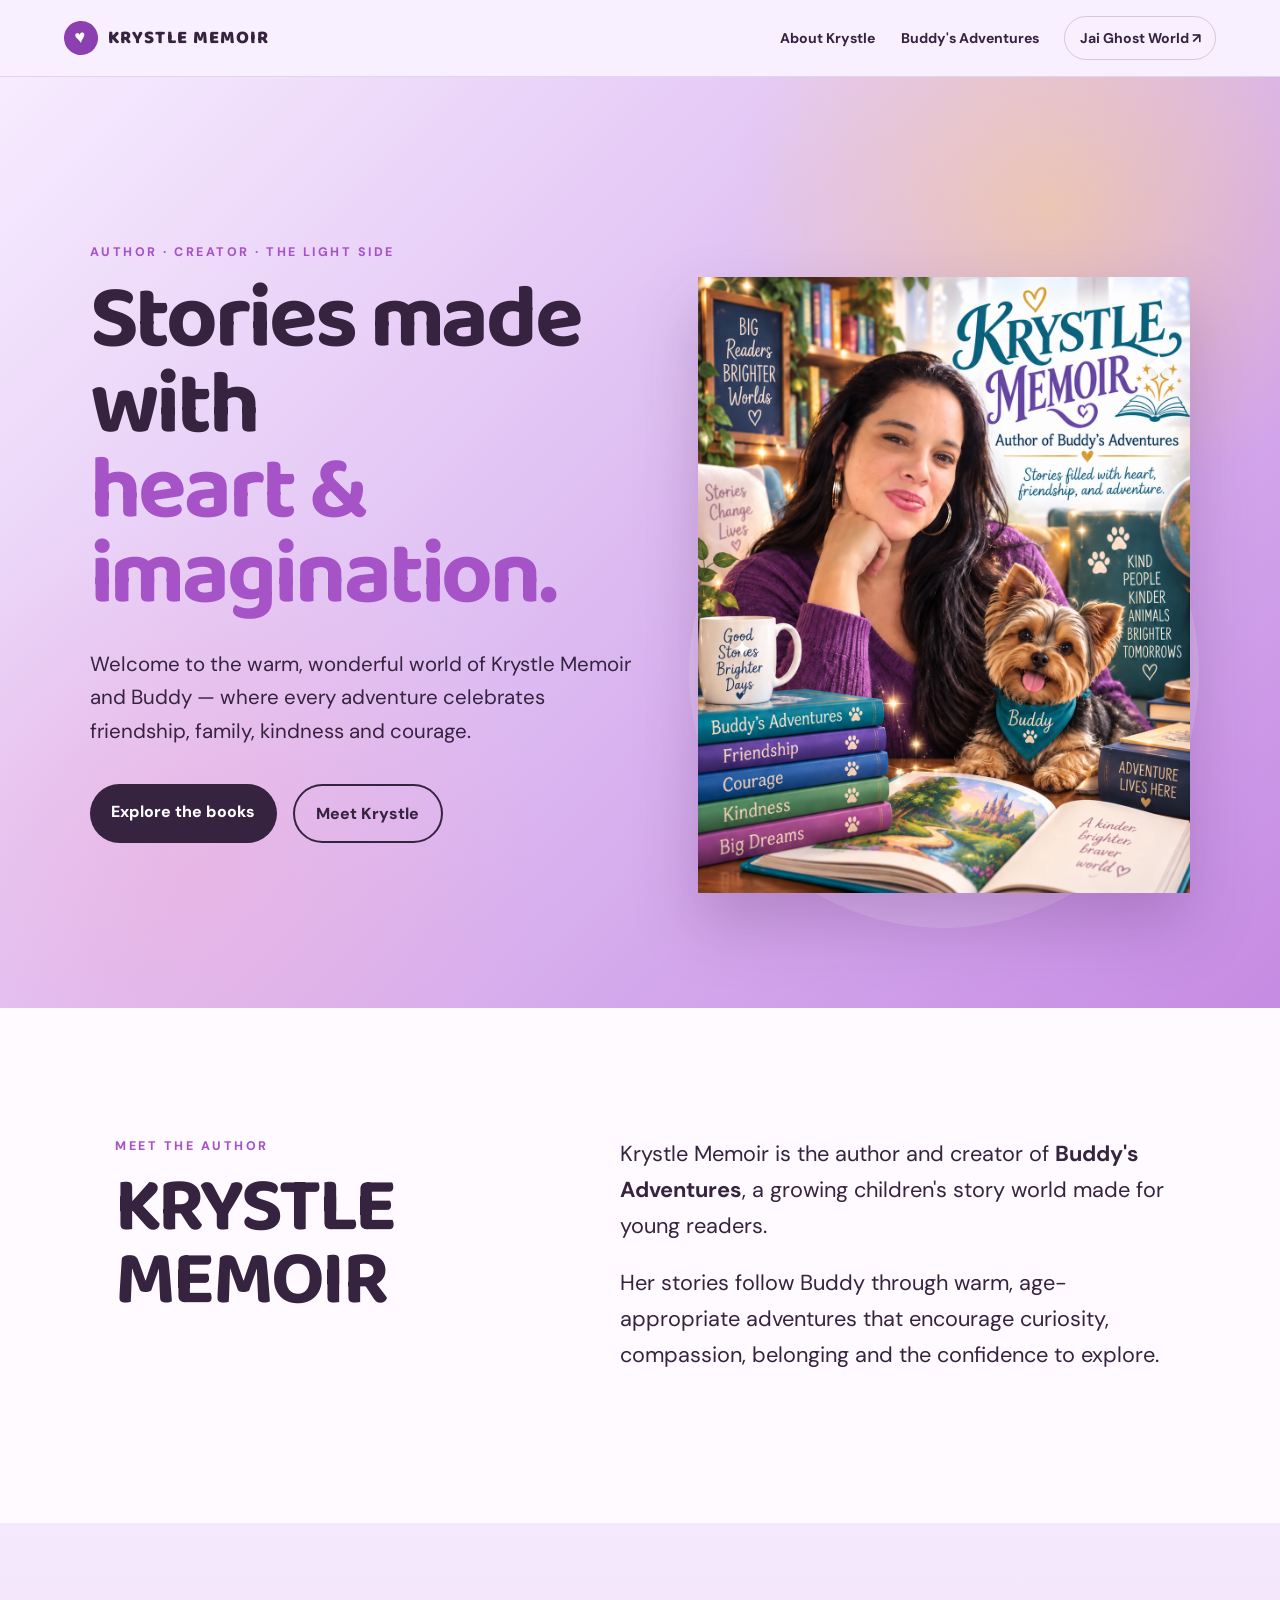
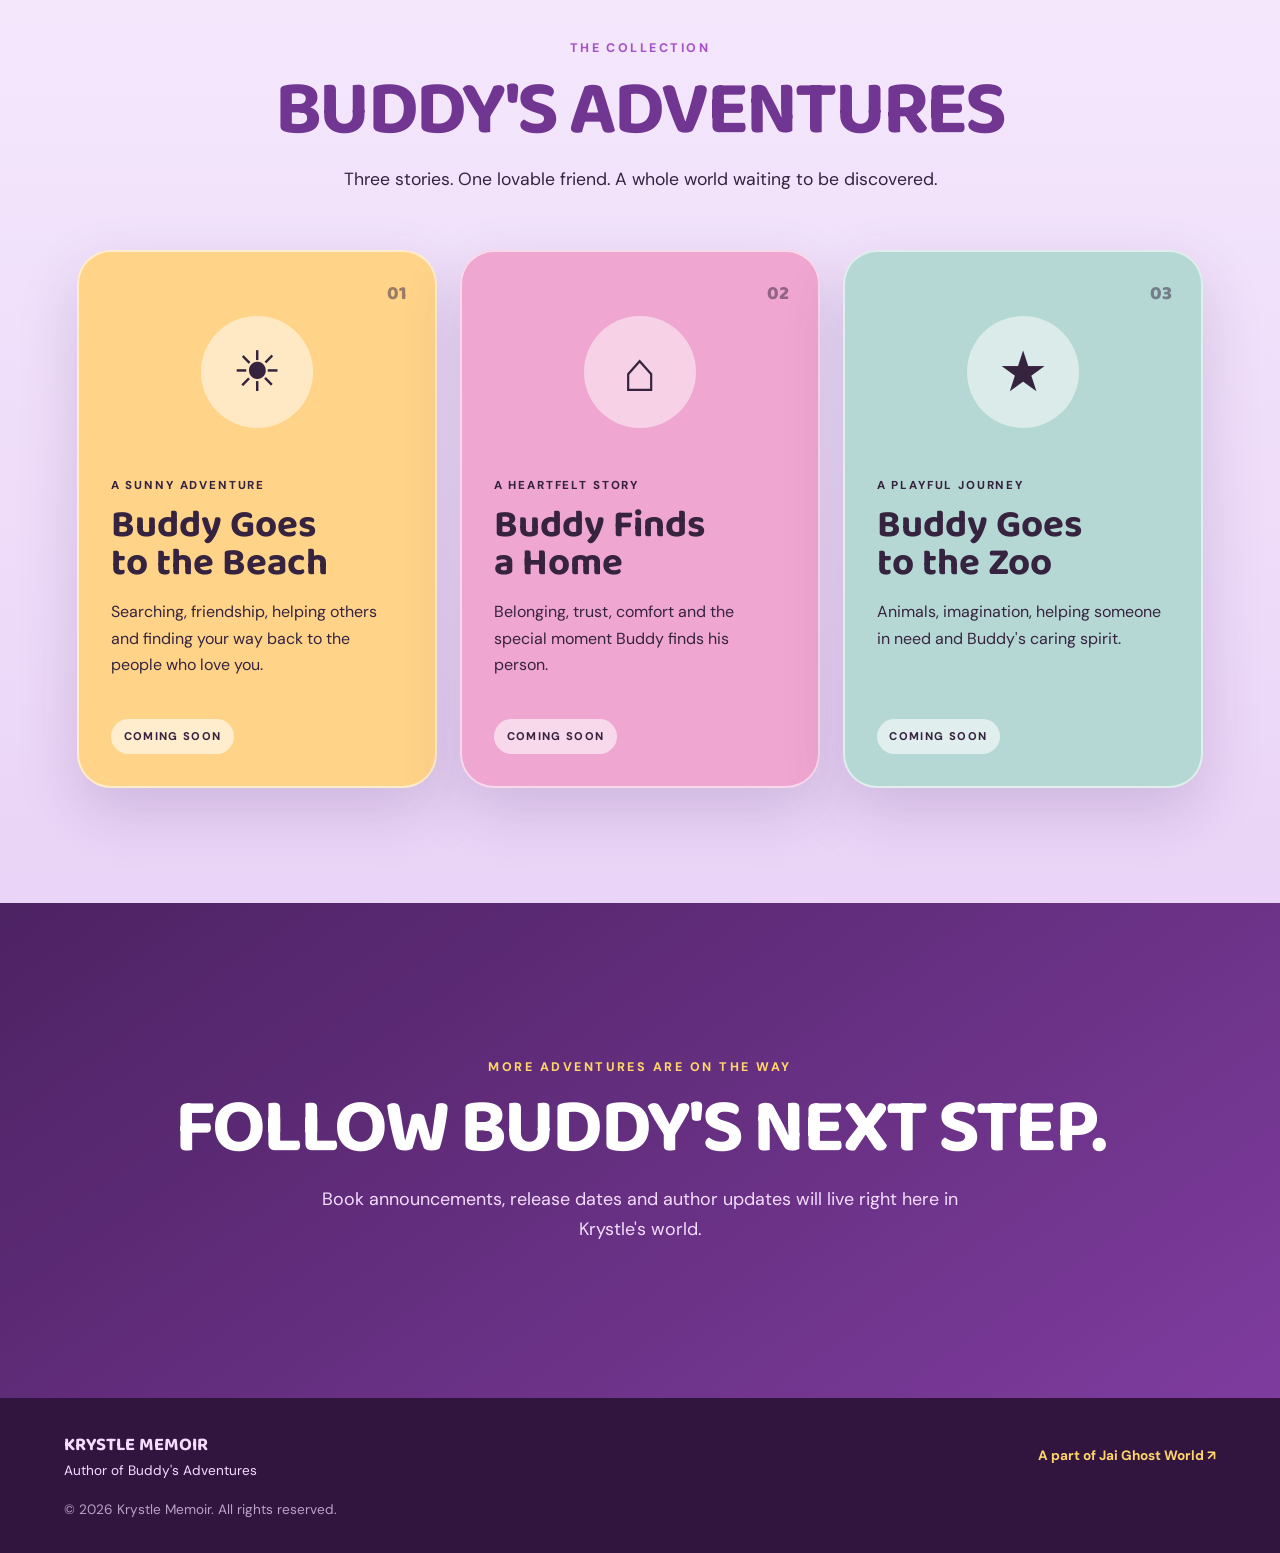
==== commit 8e3856b0: "Rename site to Krystle Memoir" ====
--- a/index.html
+++ b/index.html
@@ -4,14 +4,14 @@
   <meta charset="utf-8">
   <meta name="viewport" content="width=device-width,initial-scale=1">
   <meta name="theme-color" content="#f6a86f">
-  <meta name="description" content="Meet author Krystle Ball and explore Buddy's Adventures, a warm children's story world about friendship, family, courage and imagination.">
-  <meta property="og:title" content="Krystle Ball | Buddy's Adventures">
-  <meta property="og:description" content="A bright children's story world created by author Krystle Ball.">
-  <meta property="og:image" content="https://krystlememoir.jaighostworld.com/Krystle%20Memoir_%20Stories%20of%20Heart%20and%20Adventure.png">
+  <meta name="description" content="Meet author Krystle Memoir and explore Buddy's Adventures, a warm children's story world about friendship, family, courage and imagination.">
+  <meta property="og:title" content="Krystle Memoir | Buddy's Adventures">
+  <meta property="og:description" content="A bright children's story world created by author Krystle Memoir.">
+  <meta property="og:image" content="https://krystlememoir.jaighostworld.com/Krystle%20Memoir_%20Stories%20of%20Heart%20and%20Adventure.png?v=2">
   <meta property="og:url" content="https://krystlememoir.jaighostworld.com/">
   <meta property="og:type" content="website">
   <link rel="canonical" href="https://krystlememoir.jaighostworld.com/">
-  <title>Krystle Ball | Buddy's Adventures</title>
+  <title>Krystle Memoir | Buddy's Adventures</title>
   <link rel="preconnect" href="https://fonts.googleapis.com">
   <link rel="preconnect" href="https://fonts.gstatic.com" crossorigin>
   <link href="https://fonts.googleapis.com/css2?family=Baloo+2:wght@500;600;700;800&family=DM+Sans:wght@400;500;700&display=swap" rel="stylesheet">
@@ -19,9 +19,9 @@
 </head>
 <body>
   <header class="site-header">
-    <a class="brand" href="#top" aria-label="Krystle Ball and Buddy's Adventures home">
+    <a class="brand" href="#top" aria-label="Krystle Memoir and Buddy's Adventures home">
       <span class="paw" aria-hidden="true">♥</span>
-      <span>KRYSTLE BALL</span>
+      <span>KRYSTLE MEMOIR</span>
     </a>
     <nav aria-label="Primary navigation">
       <a href="#about">About Krystle</a>
@@ -35,7 +35,7 @@
       <div class="hero-copy">
         <p class="eyebrow">AUTHOR · CREATOR · THE LIGHT SIDE</p>
         <h1>Stories made with<br><em>heart &amp; imagination.</em></h1>
-        <p class="intro">Welcome to the warm, wonderful world of Krystle Ball and Buddy — where every adventure celebrates friendship, family, kindness and courage.</p>
+        <p class="intro">Welcome to the warm, wonderful world of Krystle Memoir and Buddy — where every adventure celebrates friendship, family, kindness and courage.</p>
         <div class="actions">
           <a class="button primary" href="#books">Explore the books</a>
           <a class="button secondary" href="#about">Meet Krystle</a>
@@ -43,7 +43,7 @@
       </div>
       <div class="hero-art">
         <div class="sun" aria-hidden="true"></div>
-        <img src="Krystle%20Memoir_%20Stories%20of%20Heart%20and%20Adventure.png" alt="Krystle Memoir with Buddy in the Buddy's Adventures reading room" width="900" height="1100">
+        <img src="Krystle%20Memoir_%20Stories%20of%20Heart%20and%20Adventure.png?v=2" alt="Krystle Memoir with Buddy in the Buddy's Adventures reading room" width="900" height="1100">
         <span class="spark spark-one" aria-hidden="true">✦</span>
         <span class="spark spark-two" aria-hidden="true">✦</span>
       </div>
@@ -52,10 +52,10 @@
     <section class="about" id="about">
       <div>
         <p class="eyebrow">MEET THE AUTHOR</p>
-        <h2>KRYSTLE BALL</h2>
+        <h2>KRYSTLE MEMOIR</h2>
       </div>
       <div class="about-copy">
-        <p>Krystle Ball is the author and creator of <strong>Buddy's Adventures</strong>, a growing children's story world made for young readers.</p>
+        <p>Krystle Memoir is the author and creator of <strong>Buddy's Adventures</strong>, a growing children's story world made for young readers.</p>
         <p>Her stories follow Buddy through warm, age-appropriate adventures that encourage curiosity, compassion, belonging and the confidence to explore.</p>
       </div>
     </section>
@@ -103,11 +103,11 @@
 
   <footer>
     <div>
-      <strong>KRYSTLE BALL</strong>
+      <strong>KRYSTLE MEMOIR</strong>
       <span>Author of Buddy's Adventures</span>
     </div>
     <a href="https://jaighostworld.com/">A part of Jai Ghost World ↗</a>
-    <p>© 2026 Krystle Ball. All rights reserved.</p>
+    <p>© 2026 Krystle Memoir. All rights reserved.</p>
   </footer>
 </body>
 </html>
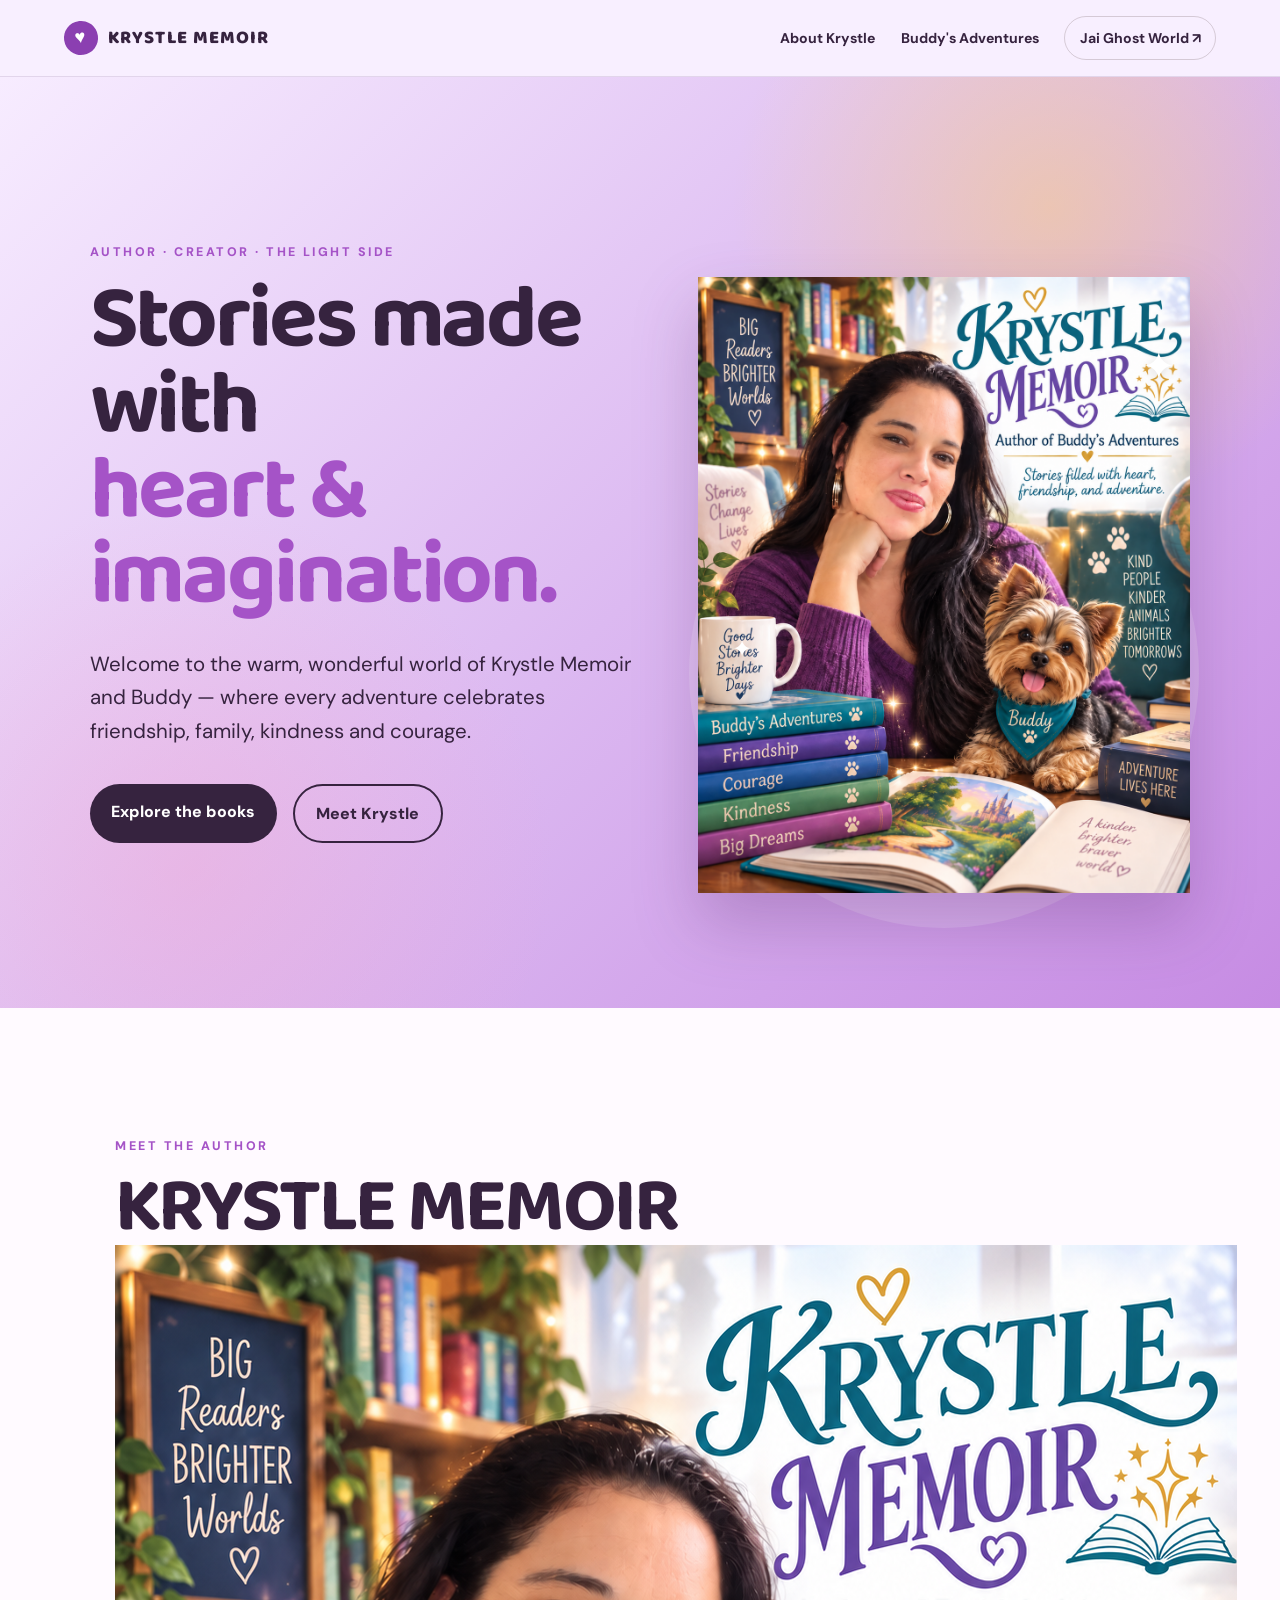
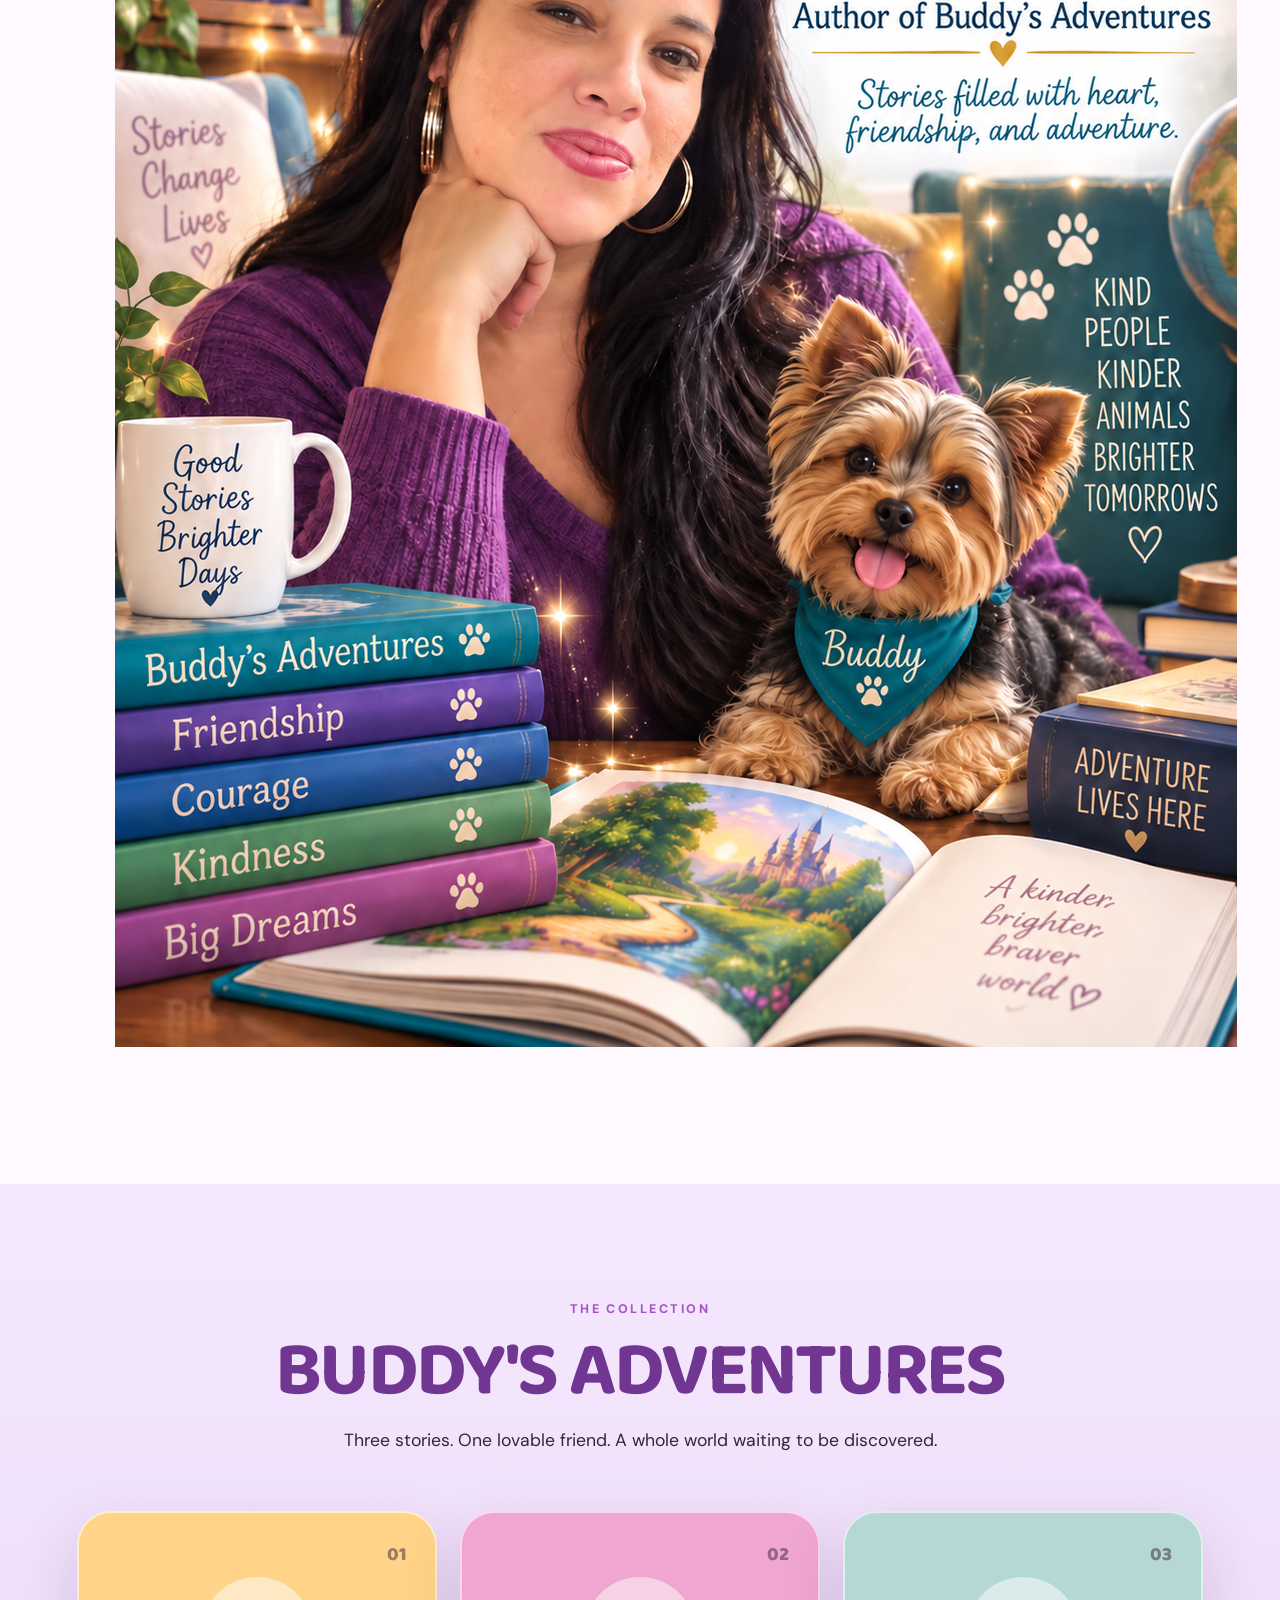
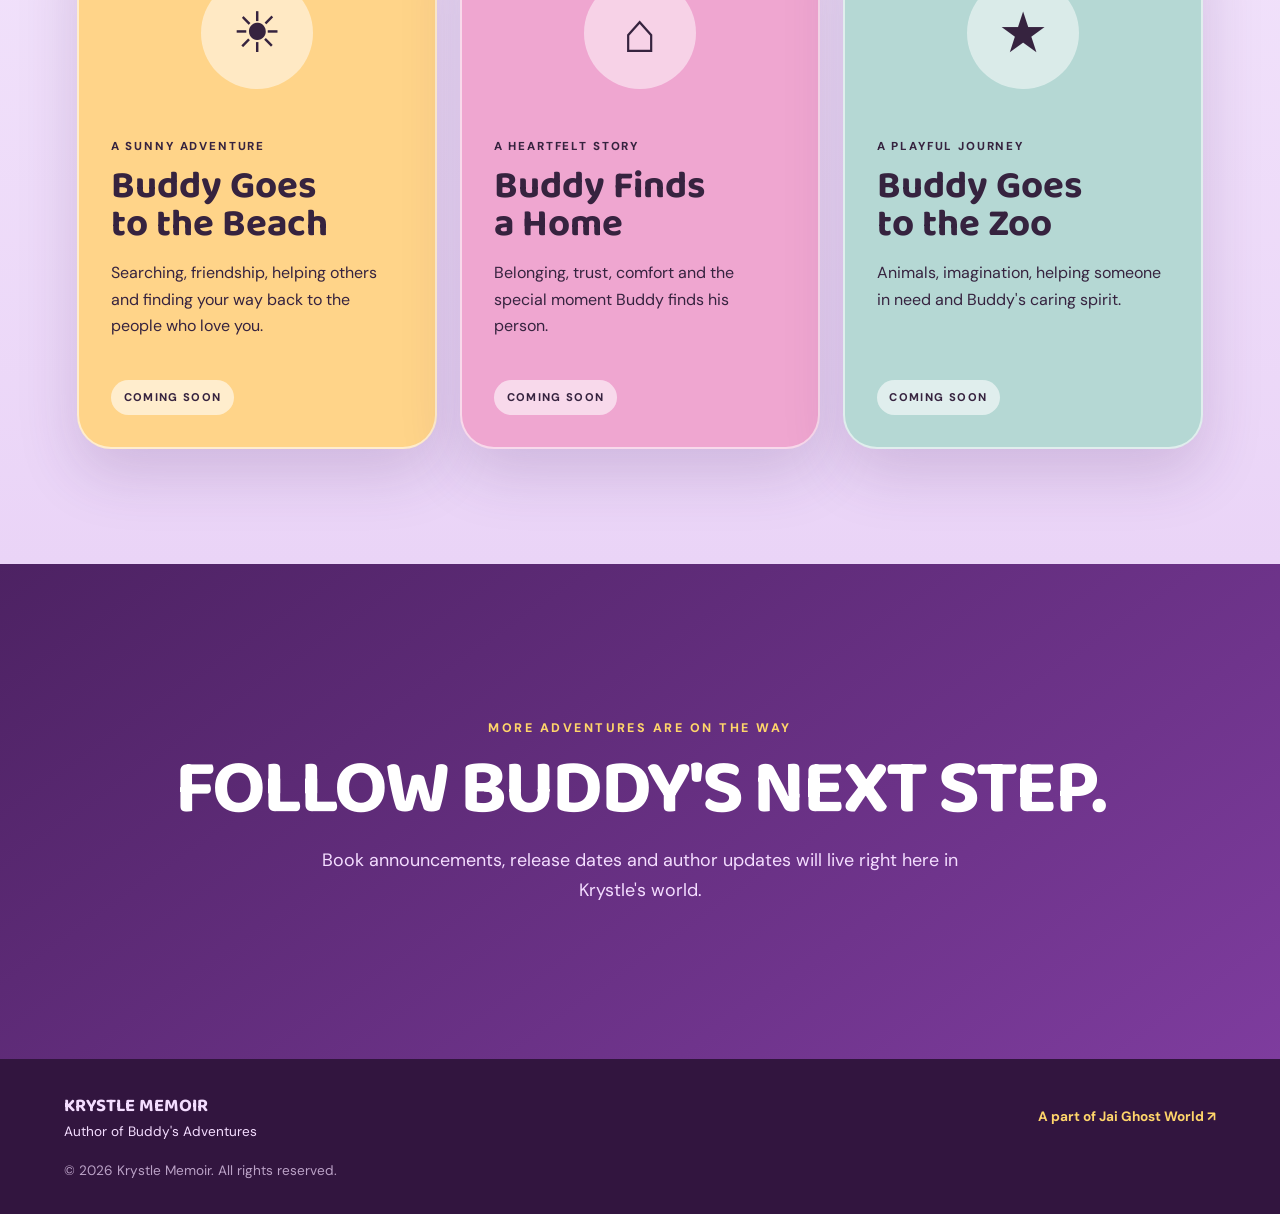
==== commit 40f7a275: "Add Krystle Memoir picture to author section" ====
--- a/index.html
+++ b/index.html
@@ -53,6 +53,7 @@
       <div>
         <p class="eyebrow">MEET THE AUTHOR</p>
         <h2>KRYSTLE MEMOIR</h2>
+        <img class="about-photo" src="Krystle%20Memoir_%20Stories%20of%20Heart%20and%20Adventure.png?v=3" alt="Krystle Memoir with Buddy in the Buddy's Adventures reading room" width="1122" height="1402">
       </div>
       <div class="about-copy">
         <p>Krystle Memoir is the author and creator of <strong>Buddy's Adventures</strong>, a growing children's story world made for young readers.</p>
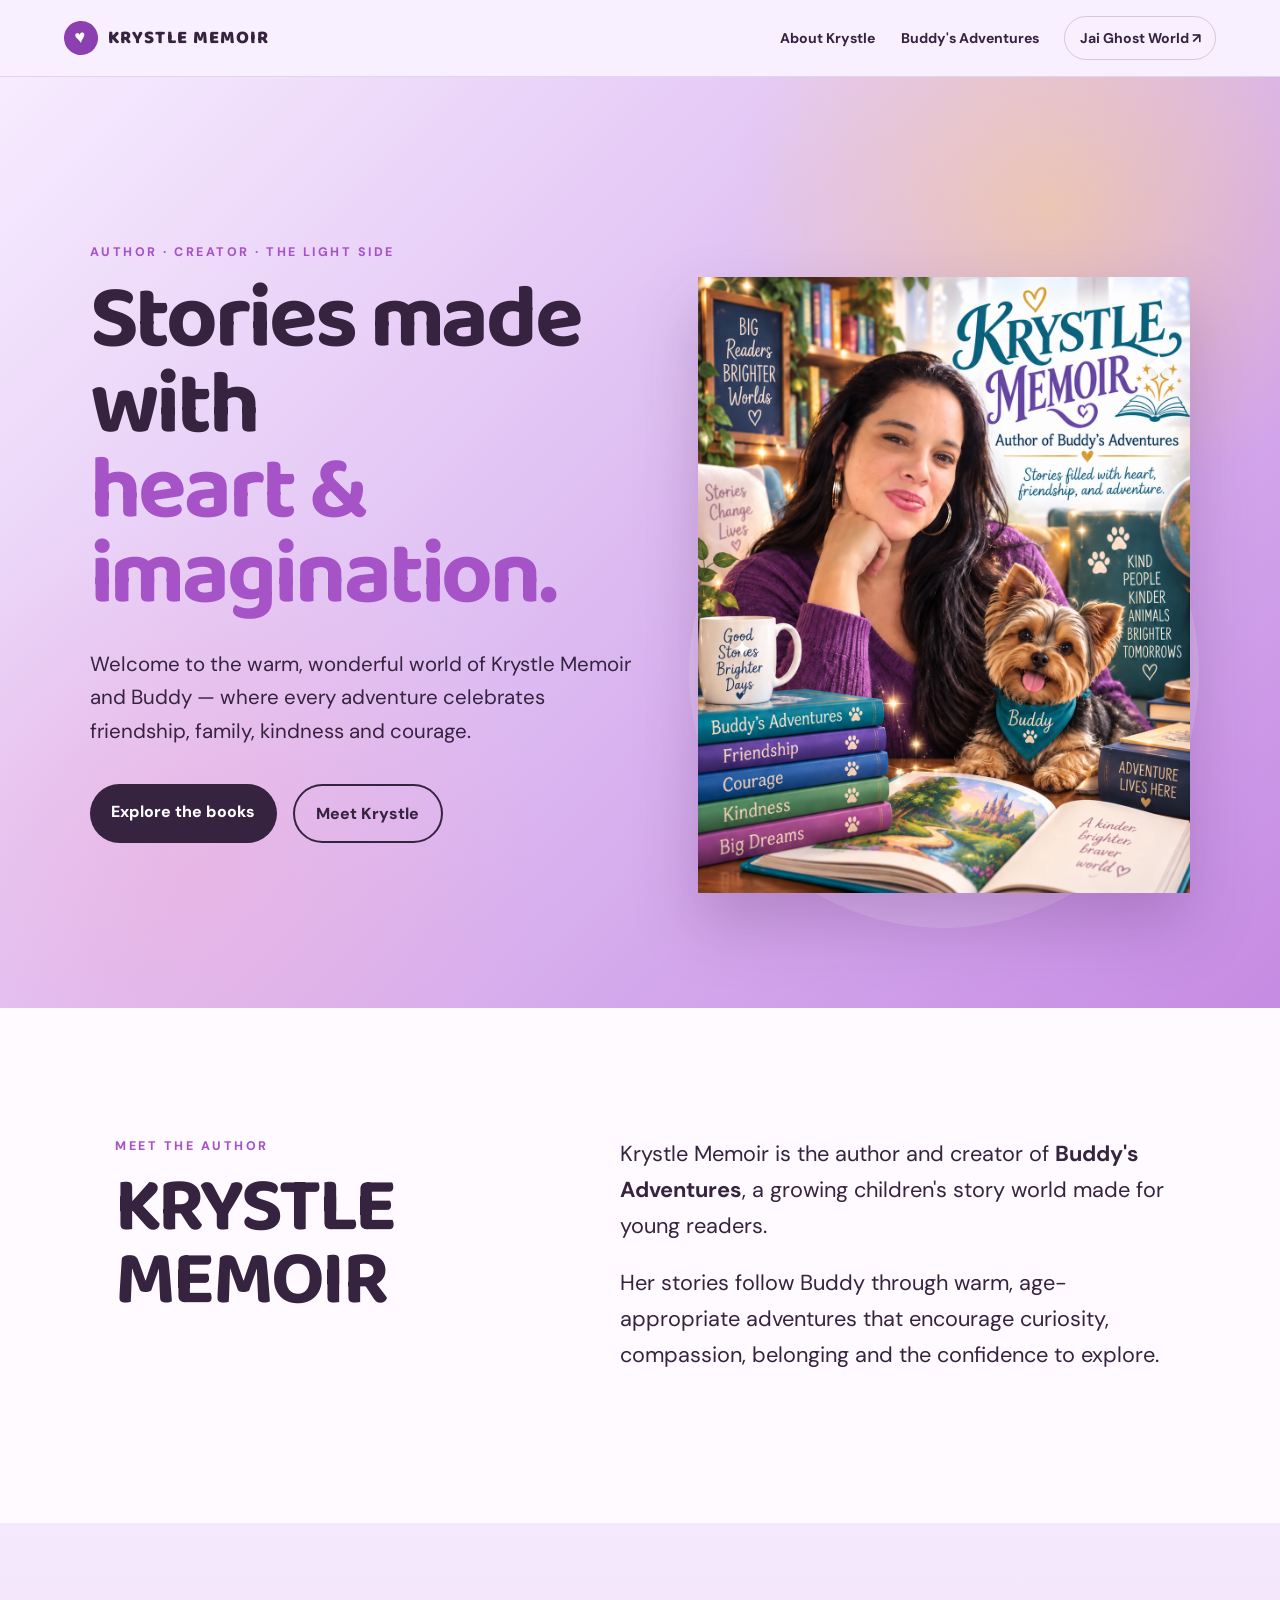
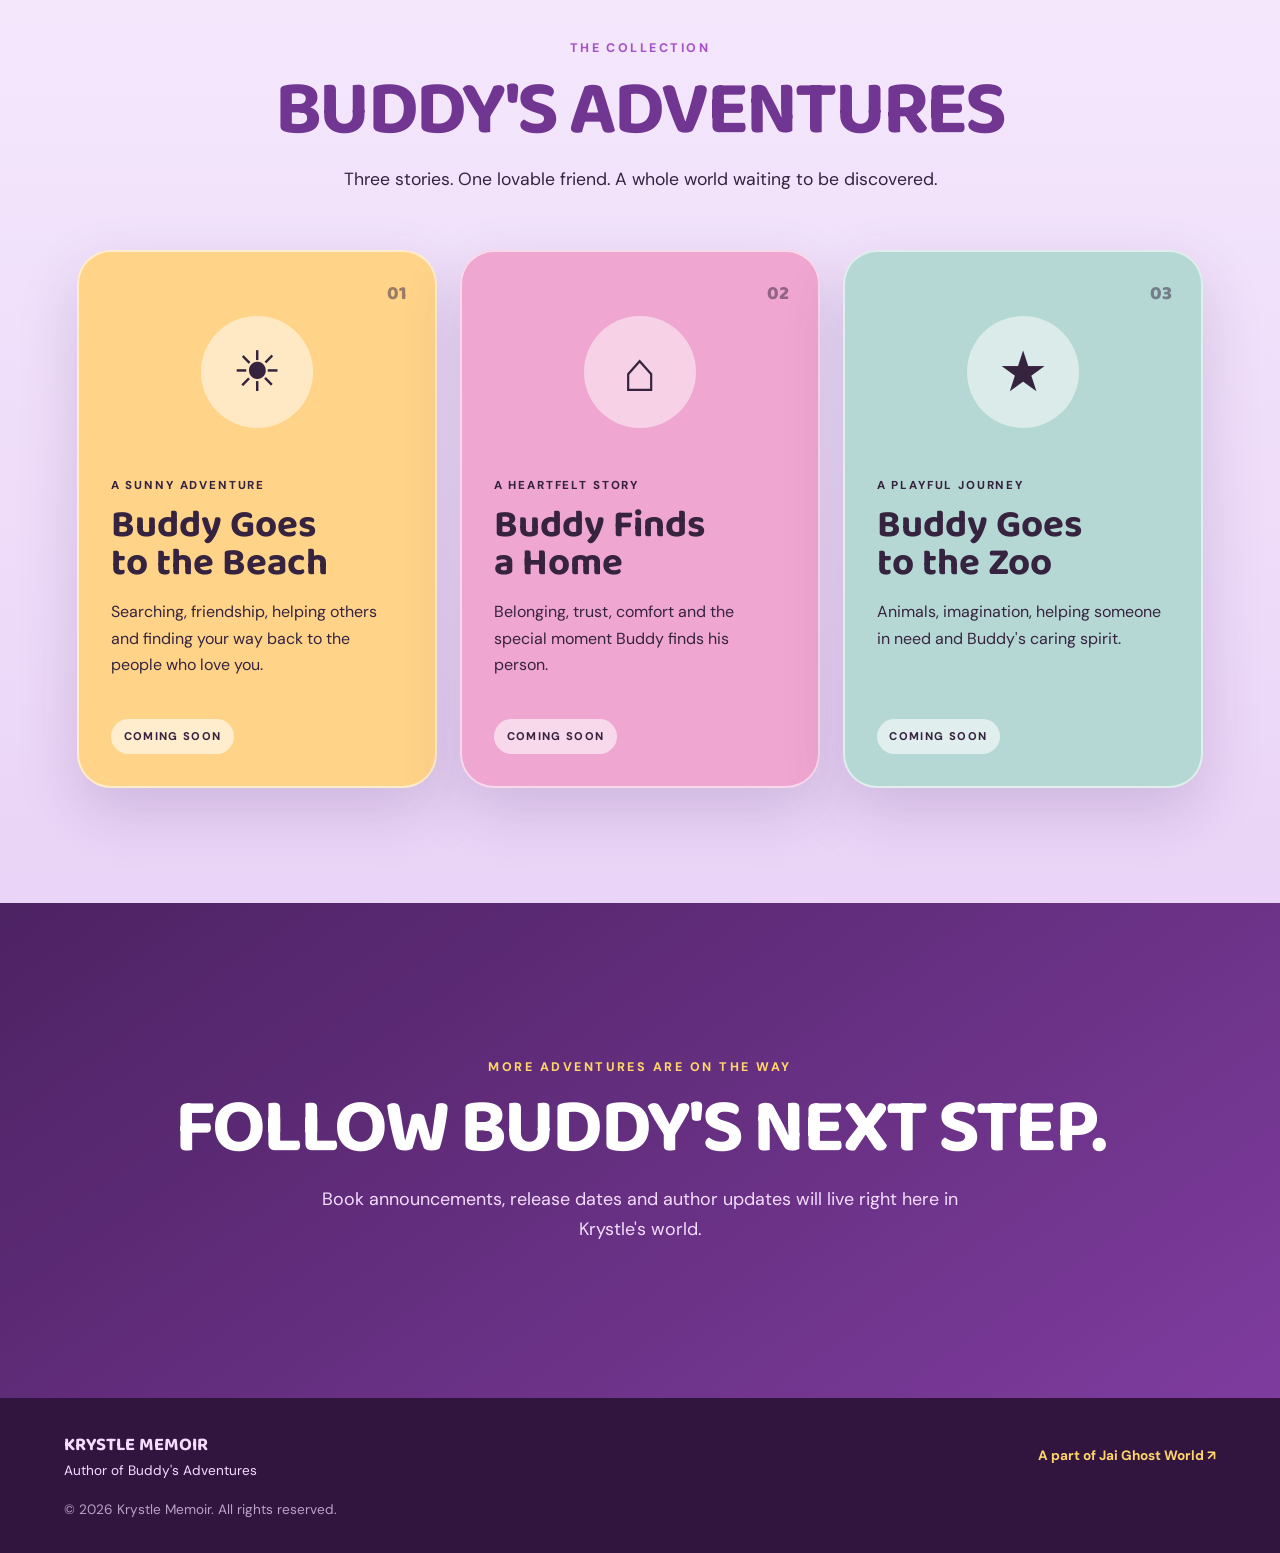
==== commit e50ac47b: "Restore original hero photo layout" ====
--- a/index.html
+++ b/index.html
@@ -53,7 +53,6 @@
       <div>
         <p class="eyebrow">MEET THE AUTHOR</p>
         <h2>KRYSTLE MEMOIR</h2>
-        <img class="about-photo" src="Krystle%20Memoir_%20Stories%20of%20Heart%20and%20Adventure.png?v=3" alt="Krystle Memoir with Buddy in the Buddy's Adventures reading room" width="1122" height="1402">
       </div>
       <div class="about-copy">
         <p>Krystle Memoir is the author and creator of <strong>Buddy's Adventures</strong>, a growing children's story world made for young readers.</p>
--- a/styles.css
+++ b/styles.css
@@ -9,7 +9,7 @@
 .hero{min-height:760px;display:grid;grid-template-columns:minmax(0,1.05fr) minmax(350px,.95fr);align-items:center;gap:clamp(2rem,5vw,6rem);padding:clamp(4rem,9vw,8rem) clamp(1.2rem,7vw,7rem);overflow:hidden;background:radial-gradient(circle at 82% 14%,rgba(255,213,106,.45),transparent 24%),radial-gradient(circle at 15% 85%,rgba(244,166,207,.38),transparent 27%),linear-gradient(135deg,#f7ecff 0%,#dcb9f1 52%,#c68be3 100%)}
 .hero-copy{position:relative;z-index:2;max-width:760px}.eyebrow{margin:0 0 1rem;color:var(--orange);font-size:.78rem;font-weight:800;letter-spacing:.2em}.hero h1,.section-heading h2,.about h2,.welcome h2{margin:0;font-family:"Baloo 2",sans-serif;line-height:.95;letter-spacing:-.035em}.hero h1{font-size:clamp(3.6rem,7vw,7.4rem)}.hero h1 em{color:var(--orange);font-style:normal}.intro{max-width:650px;margin:1.8rem 0 0;font-size:clamp(1.05rem,1.6vw,1.3rem)}.actions{display:flex;flex-wrap:wrap;gap:1rem;margin-top:2.2rem}.button{display:inline-flex;justify-content:center;padding:.9rem 1.35rem;border-radius:999px;font-weight:800}.primary{background:var(--ink);color:white}.secondary{border:2px solid var(--ink)}
 .hero-art{position:relative;align-self:stretch;display:flex;align-items:flex-end;justify-content:center;min-height:560px}.hero-art:after{content:"";position:absolute;inset:auto 0 0 0;height:20%;background:linear-gradient(transparent,#c68be3)}.hero-art img{position:relative;z-index:2;width:min(100%,590px);max-height:700px;object-fit:contain;object-position:bottom;filter:drop-shadow(0 30px 32px rgba(75,31,94,.24))}.sun{position:absolute;width:440px;height:440px;border-radius:50%;background:rgba(255,213,106,.58);box-shadow:0 0 0 35px rgba(255,255,255,.17)}.spark{position:absolute;z-index:4;color:white;font-size:2.5rem;text-shadow:0 3px 12px rgba(56,36,31,.15)}.spark-one{top:20%;right:3%}.spark-two{left:7%;bottom:32%;font-size:1.5rem}
-.about{display:grid;grid-template-columns:.85fr 1.15fr;gap:clamp(2rem,8vw,9rem);padding:clamp(5rem,10vw,9rem) clamp(1.2rem,9vw,9rem);background:var(--paper)}.about h2{font-size:clamp(3rem,6vw,6rem)}.about-copy{max-width:730px;font-size:clamp(1.1rem,1.7vw,1.38rem)}.about-copy p:first-child{margin-top:0}
+.about{display:grid;grid-template-columns:.85fr 1.15fr;gap:clamp(2rem,8vw,9rem);padding:clamp(5rem,10vw,9rem) clamp(1.2rem,9vw,9rem);background:var(--paper)}.about h2{font-size:clamp(3rem,6vw,6rem)}.about-photo{display:block;width:min(100%,480px);margin-top:2rem;border-radius:30px;box-shadow:var(--shadow)}.about-copy{max-width:730px;font-size:clamp(1.1rem,1.7vw,1.38rem)}.about-copy p:first-child{margin-top:0}
 .books{padding:clamp(5rem,9vw,8rem) clamp(1.2rem,6vw,6rem);background:linear-gradient(180deg,#f5e9fd,#ead4f7)}.section-heading{text-align:center;max-width:760px;margin:0 auto 3.5rem}.section-heading h2{font-size:clamp(3rem,6vw,6rem);color:var(--purple)}.section-heading>p:last-child{font-size:1.1rem}.book-grid{display:grid;grid-template-columns:repeat(3,1fr);gap:1.4rem;max-width:1300px;margin:auto}.book-card{position:relative;min-height:520px;padding:2rem;border:2px solid rgba(255,255,255,.58);border-radius:34px;overflow:hidden;box-shadow:var(--shadow);transition:transform .25s ease}.book-card:hover{transform:translateY(-8px)}.beach{background:#ffd489}.home{background:#efa6d0}.zoo{background:#b5d8d4}.number{position:absolute;top:1.6rem;right:1.8rem;font-family:"Baloo 2";font-size:1.2rem;font-weight:800;opacity:.5}.book-icon{display:grid;place-items:center;width:7rem;height:7rem;margin:2rem auto 3rem;border-radius:50%;background:rgba(255,255,255,.5);font-size:3.5rem}.label{font-size:.72rem;font-weight:800;letter-spacing:.16em}.book-card h3{margin:.5rem 0 1rem;font-family:"Baloo 2";font-size:clamp(2.1rem,3vw,3.2rem);line-height:1}.book-card p:not(.label){min-height:5.5rem}.status{display:inline-block;margin-top:1rem;padding:.5rem .8rem;border-radius:999px;background:rgba(255,255,255,.58);font-size:.7rem;font-weight:800;letter-spacing:.12em}
 .welcome{text-align:center;padding:clamp(6rem,12vw,11rem) 1.2rem;background:linear-gradient(145deg,#4d2263,#7e3c9e);color:white}.welcome .eyebrow{color:var(--gold)}.welcome h2{font-size:clamp(3rem,6vw,6rem)}.welcome>p:last-child{max-width:680px;margin:1.2rem auto 0;color:#f4ddff;font-size:1.12rem}
 footer{display:grid;grid-template-columns:1fr auto;gap:1rem 2rem;padding:2rem clamp(1.2rem,5vw,5rem);background:#32153f;color:#f4ddff;font-size:.85rem}footer div{display:flex;flex-direction:column}footer strong{font-family:"Baloo 2";font-size:1.15rem}footer a{align-self:center;color:var(--gold);font-weight:700}footer p{grid-column:1/-1;margin:0;opacity:.7}
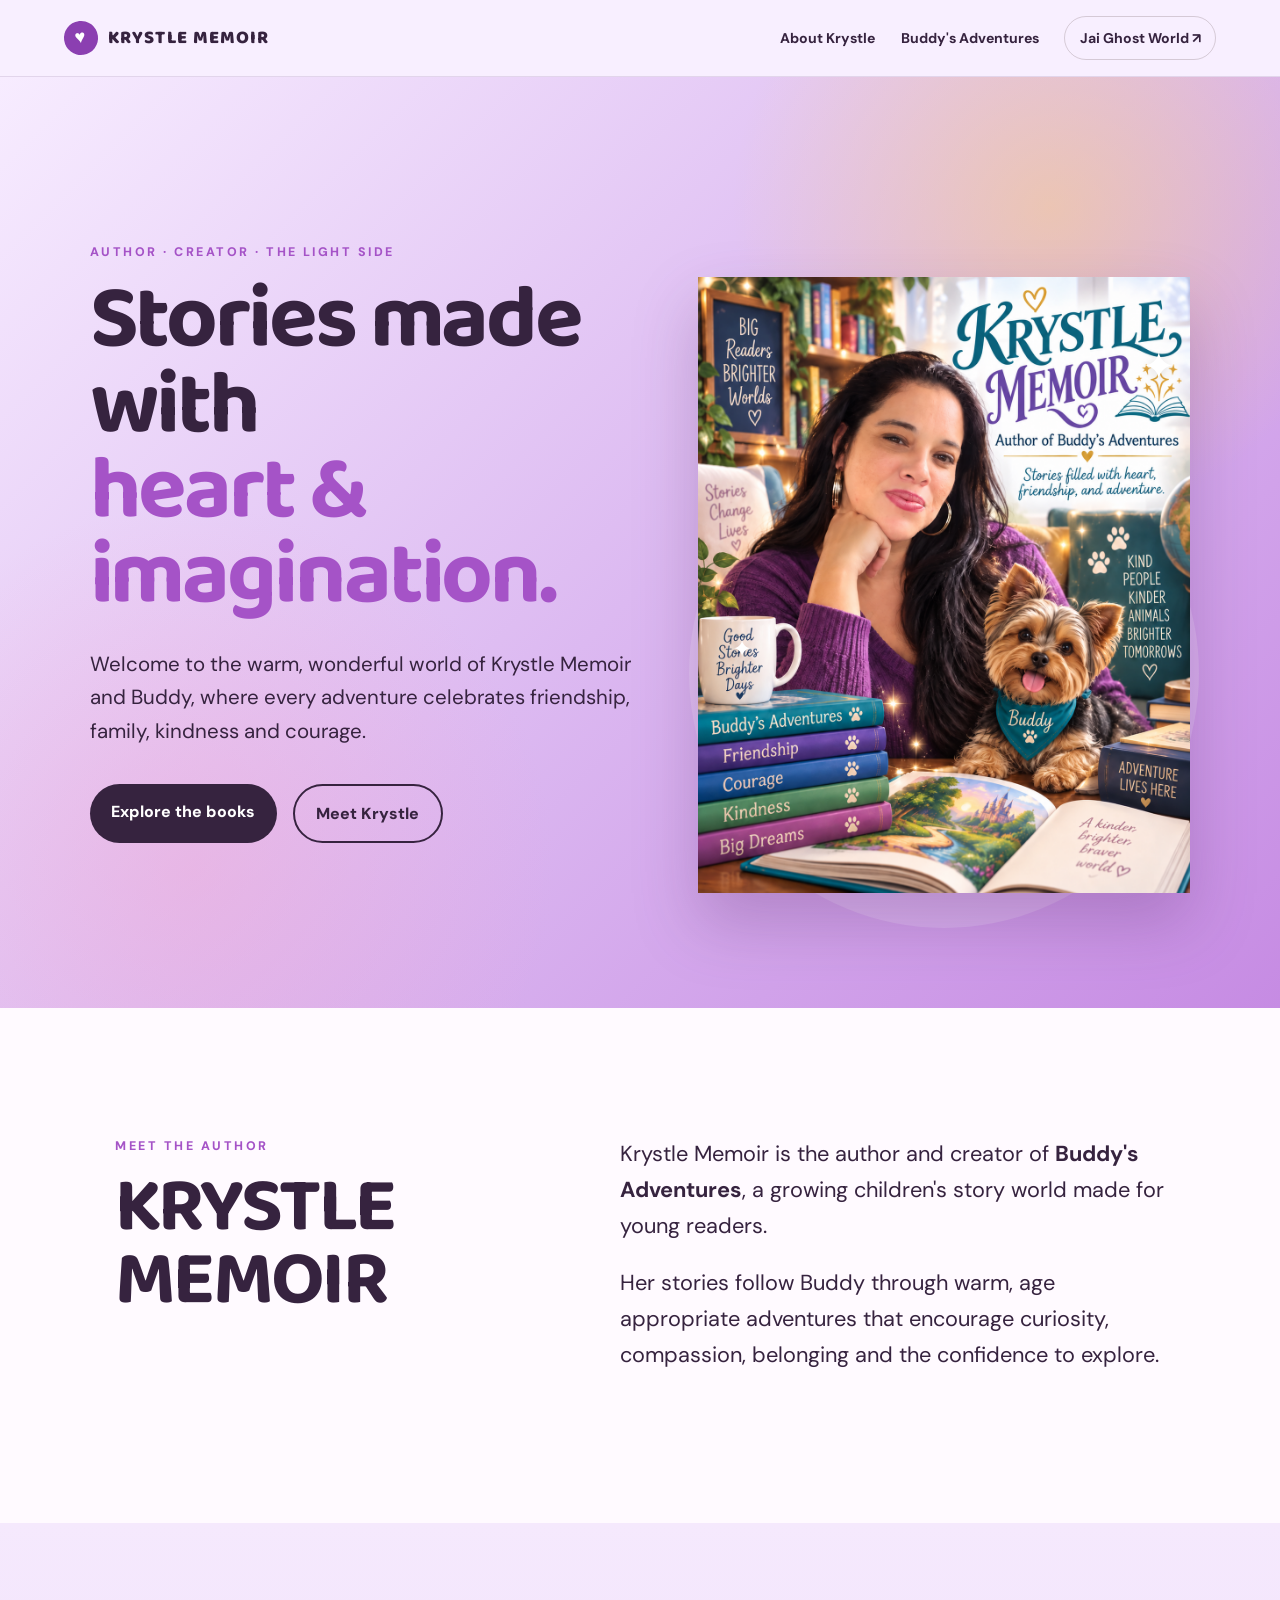
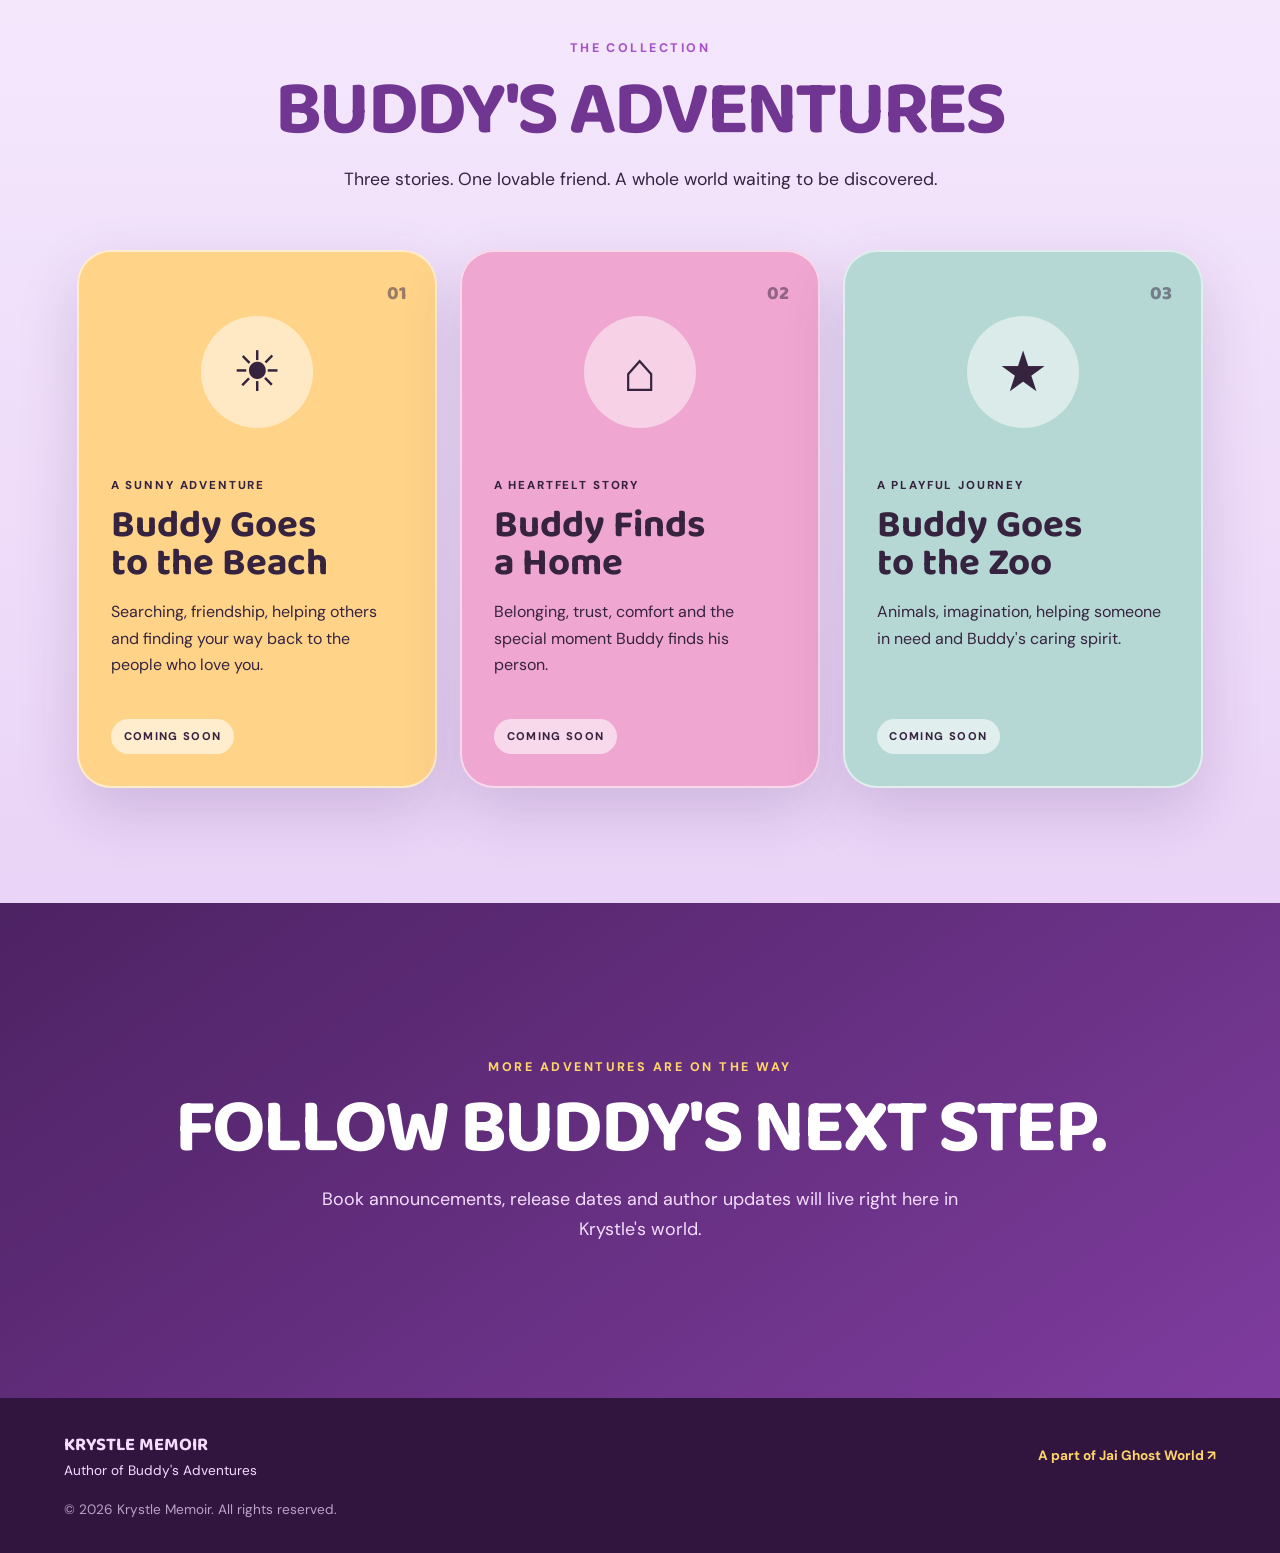
==== commit 56c317f5: "Fix punctuation and spacing in index.html" ====
--- a/index.html
+++ b/index.html
@@ -35,7 +35,7 @@
       <div class="hero-copy">
         <p class="eyebrow">AUTHOR · CREATOR · THE LIGHT SIDE</p>
         <h1>Stories made with<br><em>heart &amp; imagination.</em></h1>
-        <p class="intro">Welcome to the warm, wonderful world of Krystle Memoir and Buddy — where every adventure celebrates friendship, family, kindness and courage.</p>
+        <p class="intro">Welcome to the warm, wonderful world of Krystle Memoir and Buddy, where every adventure celebrates friendship, family, kindness and courage.</p>
         <div class="actions">
           <a class="button primary" href="#books">Explore the books</a>
           <a class="button secondary" href="#about">Meet Krystle</a>
@@ -56,7 +56,7 @@
       </div>
       <div class="about-copy">
         <p>Krystle Memoir is the author and creator of <strong>Buddy's Adventures</strong>, a growing children's story world made for young readers.</p>
-        <p>Her stories follow Buddy through warm, age-appropriate adventures that encourage curiosity, compassion, belonging and the confidence to explore.</p>
+        <p>Her stories follow Buddy through warm, age appropriate adventures that encourage curiosity, compassion, belonging and the confidence to explore.</p>
       </div>
     </section>
 
--- a/styles.css
+++ b/styles.css
@@ -9,7 +9,7 @@
 .hero{min-height:760px;display:grid;grid-template-columns:minmax(0,1.05fr) minmax(350px,.95fr);align-items:center;gap:clamp(2rem,5vw,6rem);padding:clamp(4rem,9vw,8rem) clamp(1.2rem,7vw,7rem);overflow:hidden;background:radial-gradient(circle at 82% 14%,rgba(255,213,106,.45),transparent 24%),radial-gradient(circle at 15% 85%,rgba(244,166,207,.38),transparent 27%),linear-gradient(135deg,#f7ecff 0%,#dcb9f1 52%,#c68be3 100%)}
 .hero-copy{position:relative;z-index:2;max-width:760px}.eyebrow{margin:0 0 1rem;color:var(--orange);font-size:.78rem;font-weight:800;letter-spacing:.2em}.hero h1,.section-heading h2,.about h2,.welcome h2{margin:0;font-family:"Baloo 2",sans-serif;line-height:.95;letter-spacing:-.035em}.hero h1{font-size:clamp(3.6rem,7vw,7.4rem)}.hero h1 em{color:var(--orange);font-style:normal}.intro{max-width:650px;margin:1.8rem 0 0;font-size:clamp(1.05rem,1.6vw,1.3rem)}.actions{display:flex;flex-wrap:wrap;gap:1rem;margin-top:2.2rem}.button{display:inline-flex;justify-content:center;padding:.9rem 1.35rem;border-radius:999px;font-weight:800}.primary{background:var(--ink);color:white}.secondary{border:2px solid var(--ink)}
 .hero-art{position:relative;align-self:stretch;display:flex;align-items:flex-end;justify-content:center;min-height:560px}.hero-art:after{content:"";position:absolute;inset:auto 0 0 0;height:20%;background:linear-gradient(transparent,#c68be3)}.hero-art img{position:relative;z-index:2;width:min(100%,590px);max-height:700px;object-fit:contain;object-position:bottom;filter:drop-shadow(0 30px 32px rgba(75,31,94,.24))}.sun{position:absolute;width:440px;height:440px;border-radius:50%;background:rgba(255,213,106,.58);box-shadow:0 0 0 35px rgba(255,255,255,.17)}.spark{position:absolute;z-index:4;color:white;font-size:2.5rem;text-shadow:0 3px 12px rgba(56,36,31,.15)}.spark-one{top:20%;right:3%}.spark-two{left:7%;bottom:32%;font-size:1.5rem}
-.about{display:grid;grid-template-columns:.85fr 1.15fr;gap:clamp(2rem,8vw,9rem);padding:clamp(5rem,10vw,9rem) clamp(1.2rem,9vw,9rem);background:var(--paper)}.about h2{font-size:clamp(3rem,6vw,6rem)}.about-photo{display:block;width:min(100%,480px);margin-top:2rem;border-radius:30px;box-shadow:var(--shadow)}.about-copy{max-width:730px;font-size:clamp(1.1rem,1.7vw,1.38rem)}.about-copy p:first-child{margin-top:0}
+.about{display:grid;grid-template-columns:.85fr 1.15fr;gap:clamp(2rem,8vw,9rem);padding:clamp(5rem,10vw,9rem) clamp(1.2rem,9vw,9rem);background:var(--paper)}.about h2{font-size:clamp(3rem,6vw,6rem)}.about-copy{max-width:730px;font-size:clamp(1.1rem,1.7vw,1.38rem)}.about-copy p:first-child{margin-top:0}
 .books{padding:clamp(5rem,9vw,8rem) clamp(1.2rem,6vw,6rem);background:linear-gradient(180deg,#f5e9fd,#ead4f7)}.section-heading{text-align:center;max-width:760px;margin:0 auto 3.5rem}.section-heading h2{font-size:clamp(3rem,6vw,6rem);color:var(--purple)}.section-heading>p:last-child{font-size:1.1rem}.book-grid{display:grid;grid-template-columns:repeat(3,1fr);gap:1.4rem;max-width:1300px;margin:auto}.book-card{position:relative;min-height:520px;padding:2rem;border:2px solid rgba(255,255,255,.58);border-radius:34px;overflow:hidden;box-shadow:var(--shadow);transition:transform .25s ease}.book-card:hover{transform:translateY(-8px)}.beach{background:#ffd489}.home{background:#efa6d0}.zoo{background:#b5d8d4}.number{position:absolute;top:1.6rem;right:1.8rem;font-family:"Baloo 2";font-size:1.2rem;font-weight:800;opacity:.5}.book-icon{display:grid;place-items:center;width:7rem;height:7rem;margin:2rem auto 3rem;border-radius:50%;background:rgba(255,255,255,.5);font-size:3.5rem}.label{font-size:.72rem;font-weight:800;letter-spacing:.16em}.book-card h3{margin:.5rem 0 1rem;font-family:"Baloo 2";font-size:clamp(2.1rem,3vw,3.2rem);line-height:1}.book-card p:not(.label){min-height:5.5rem}.status{display:inline-block;margin-top:1rem;padding:.5rem .8rem;border-radius:999px;background:rgba(255,255,255,.58);font-size:.7rem;font-weight:800;letter-spacing:.12em}
 .welcome{text-align:center;padding:clamp(6rem,12vw,11rem) 1.2rem;background:linear-gradient(145deg,#4d2263,#7e3c9e);color:white}.welcome .eyebrow{color:var(--gold)}.welcome h2{font-size:clamp(3rem,6vw,6rem)}.welcome>p:last-child{max-width:680px;margin:1.2rem auto 0;color:#f4ddff;font-size:1.12rem}
 footer{display:grid;grid-template-columns:1fr auto;gap:1rem 2rem;padding:2rem clamp(1.2rem,5vw,5rem);background:#32153f;color:#f4ddff;font-size:.85rem}footer div{display:flex;flex-direction:column}footer strong{font-family:"Baloo 2";font-size:1.15rem}footer a{align-self:center;color:var(--gold);font-weight:700}footer p{grid-column:1/-1;margin:0;opacity:.7}
